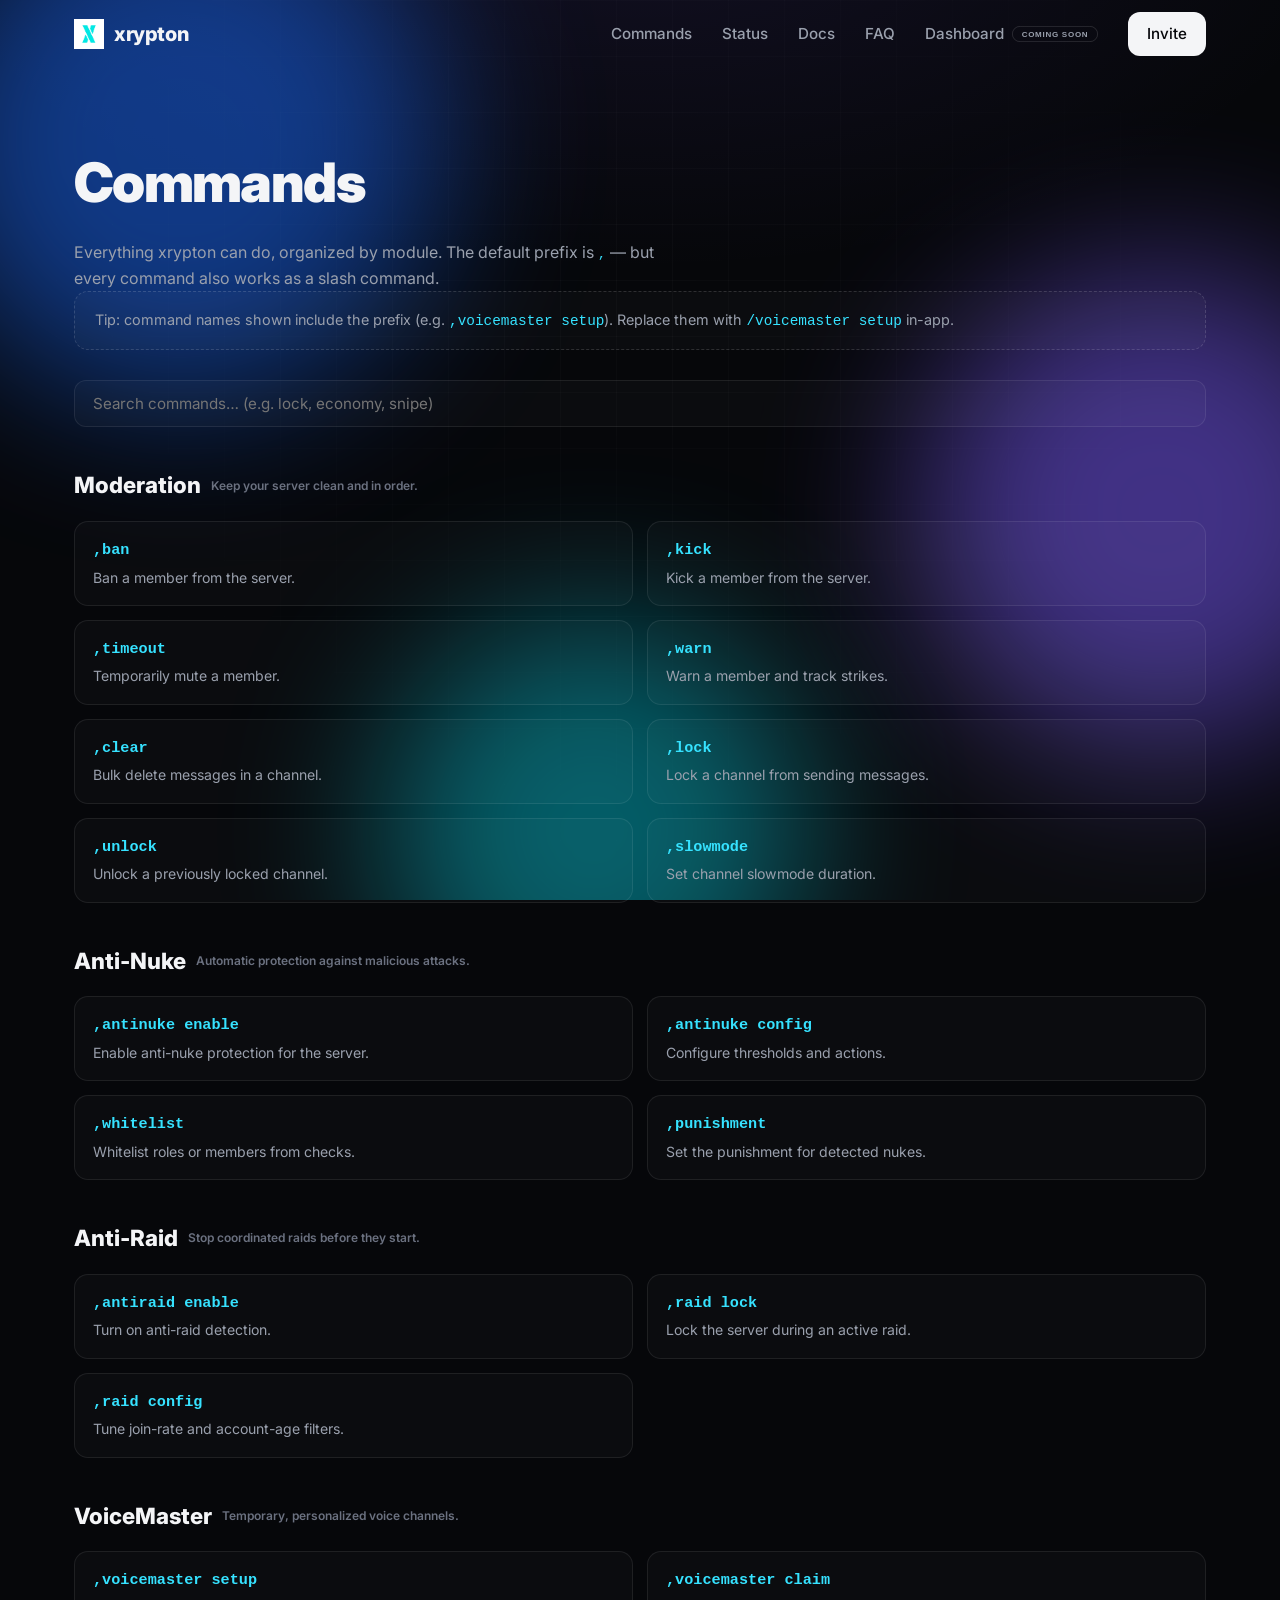
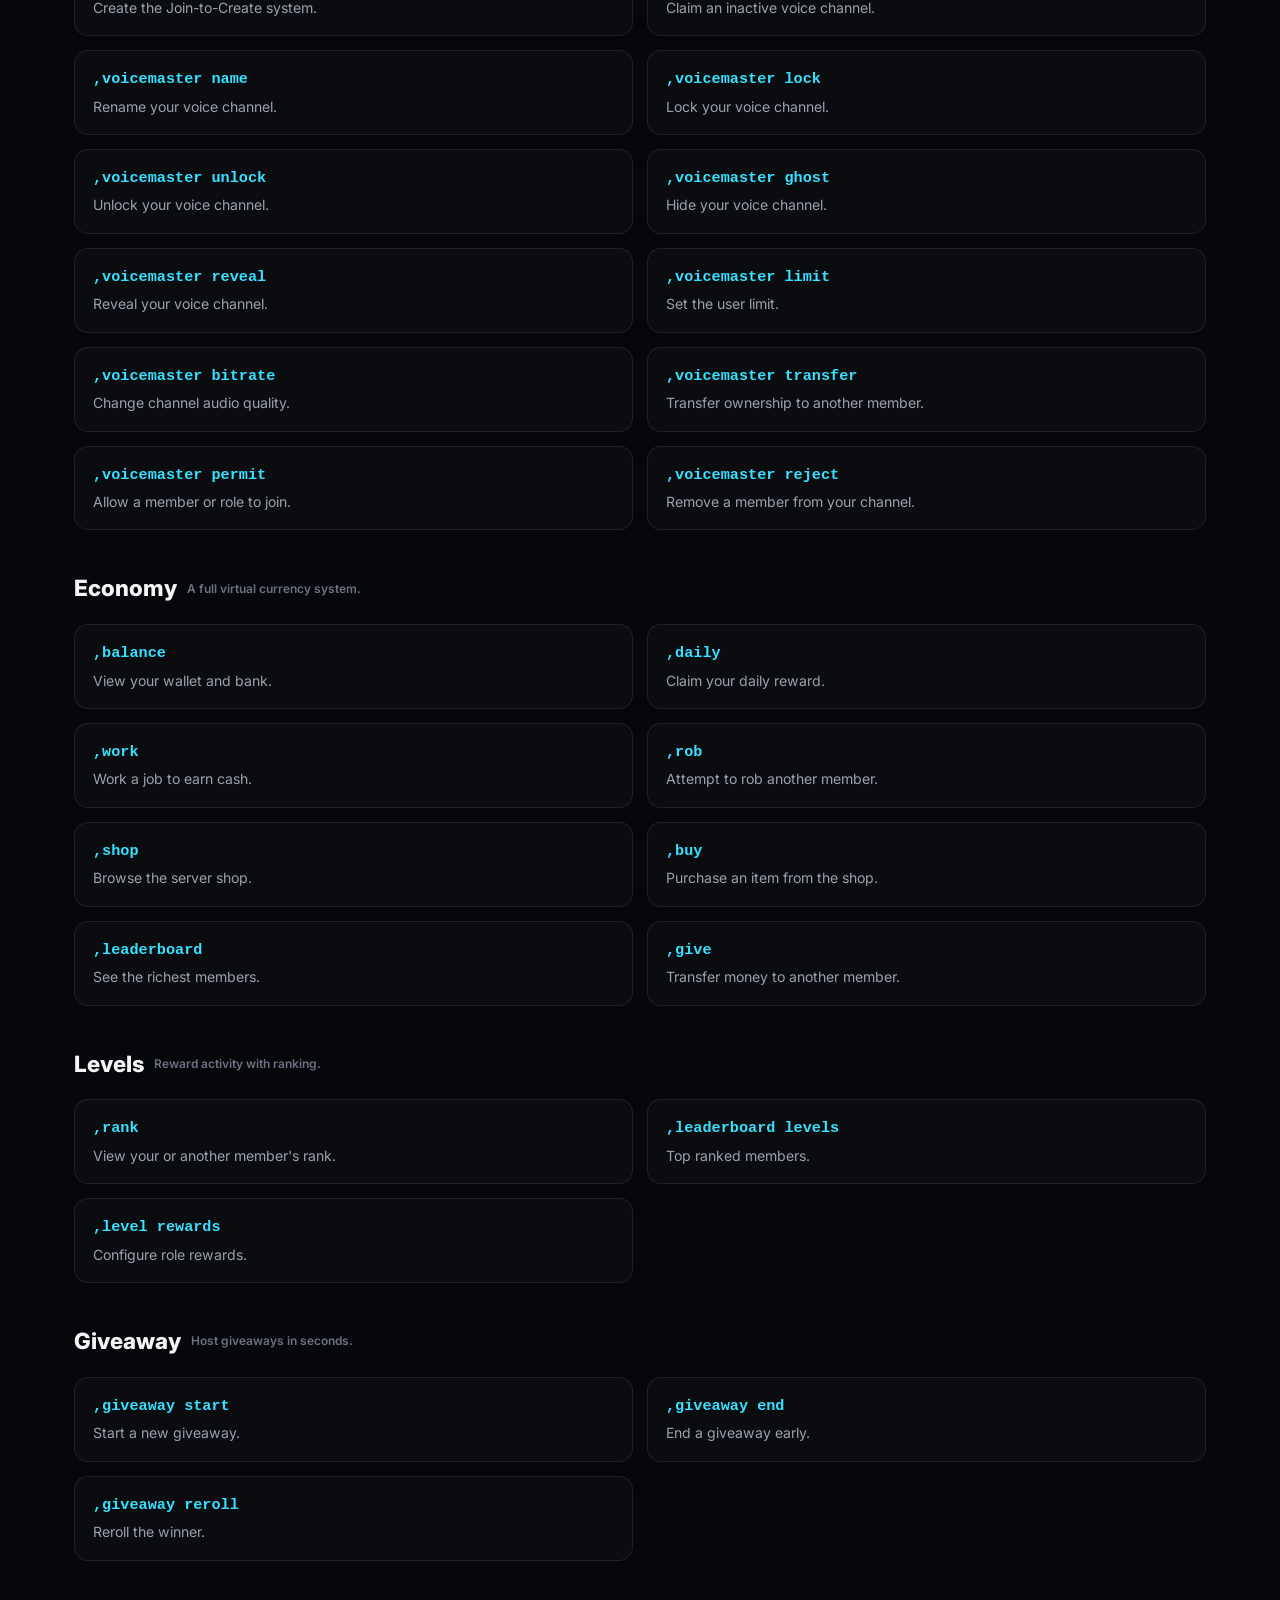
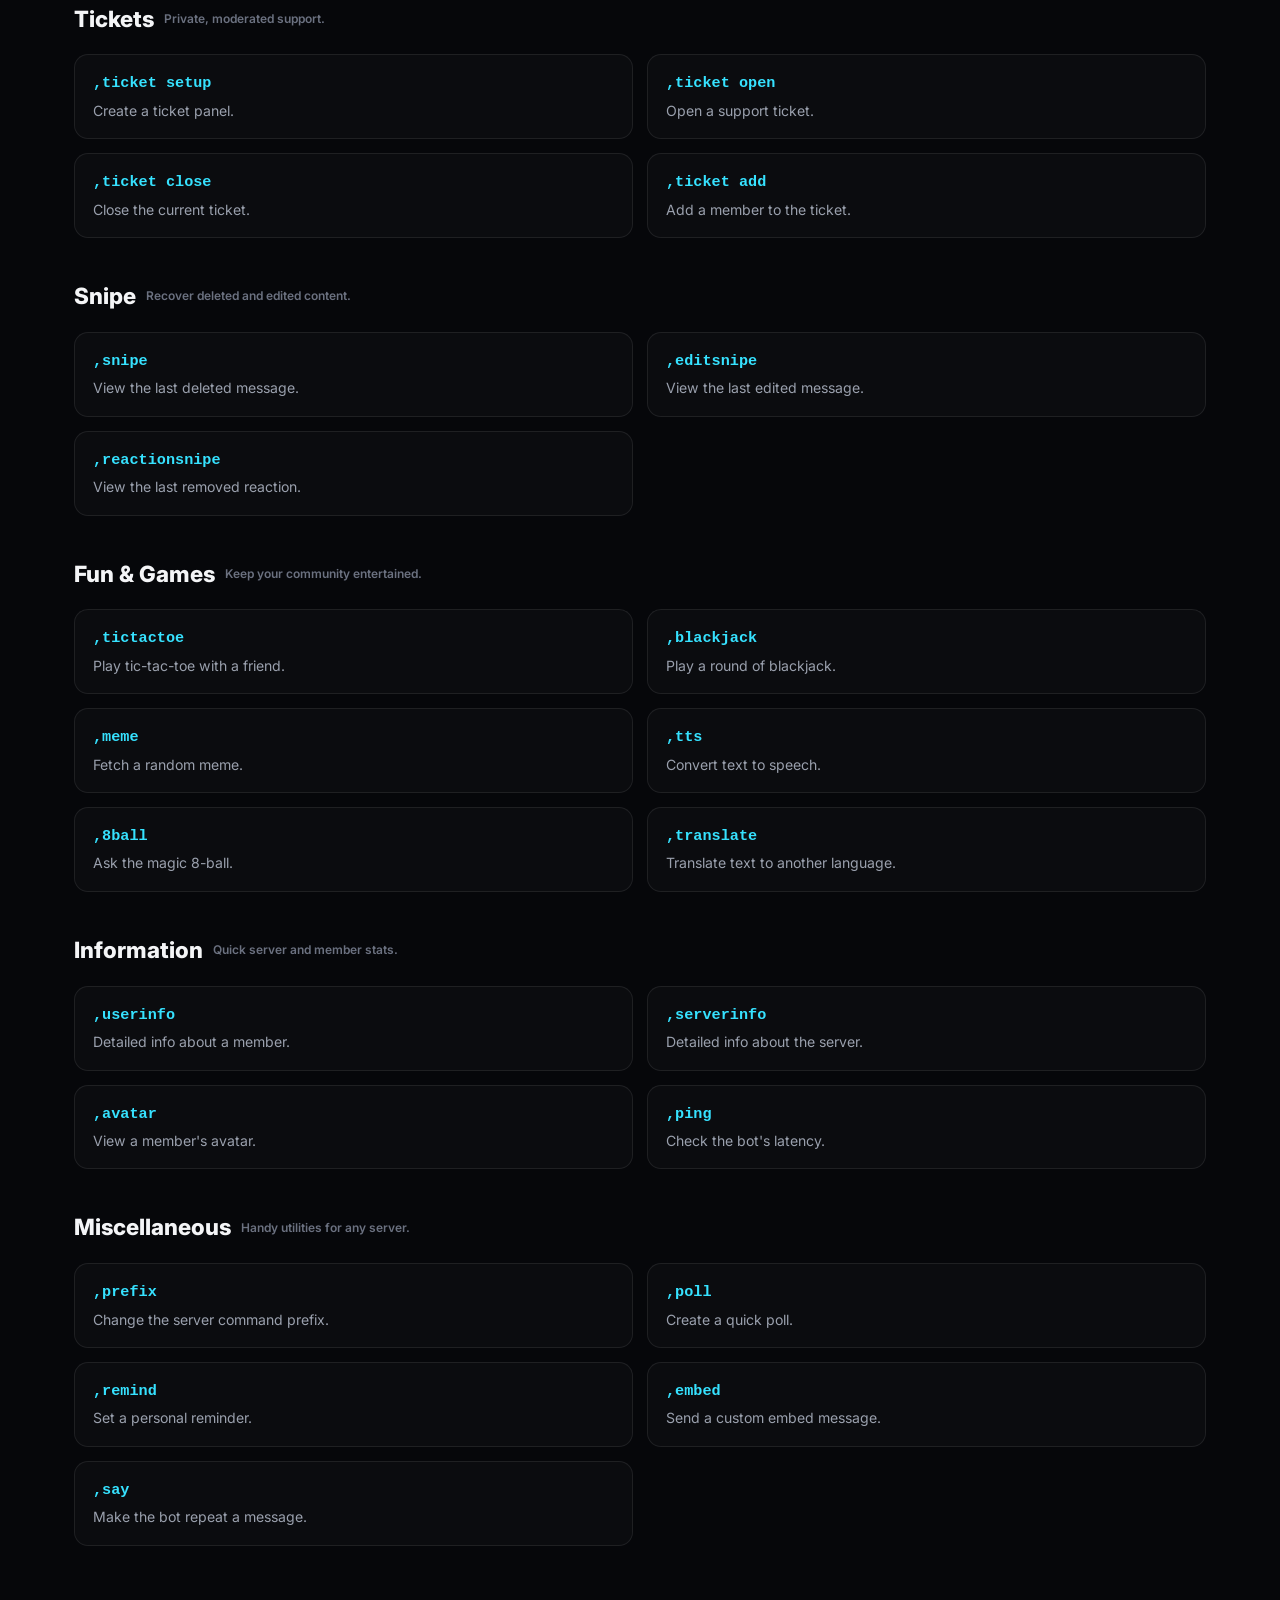
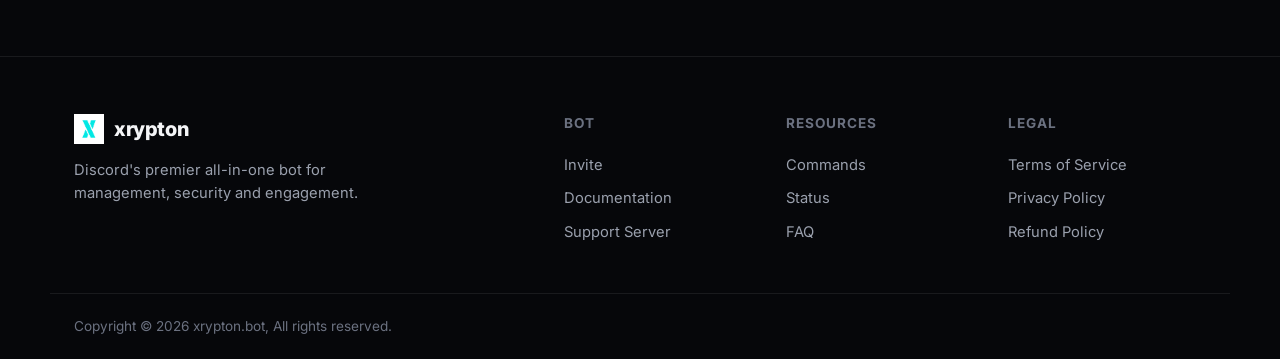
==== commands.html @ b63f6a54 "Add files via upload" ====
<!DOCTYPE html>
<html lang="en">
<head>
  <meta charset="UTF-8" />
  <meta name="viewport" content="width=device-width, initial-scale=1.0" />
  <title>Commands — xrypton</title>
  <meta name="description" content="Browse all xrypton commands across moderation, security, voicemaster, economy, levels and more." />
  <link rel="preconnect" href="https://fonts.googleapis.com" />
  <link rel="preconnect" href="https://fonts.gstatic.com" crossorigin />
  <link href="https://fonts.googleapis.com/css2?family=Inter:wght@400;500;600;700;800;900&display=swap" rel="stylesheet" />
  <link rel="stylesheet" href="assets/css/style.css" />
  <link rel="icon" href="assets/svg/logo.png" type="image/svg+xml" />
</head>
<body>
  <div class="ambient" aria-hidden="true">
    <span class="blob blob-1"></span>
    <span class="blob blob-2"></span>
    <span class="blob blob-3"></span>
    <div class="grid-overlay"></div>
  </div>

  <header class="nav" id="nav">
    <div class="container nav-inner">
      <a href="/" class="brand" aria-label="xrypton home">
        <img src="assets/svg/logo.png" alt="" class="brand-mark" />
        <span class="brand-name">xrypton</span>
      </a>
      <nav class="nav-links" id="navLinks">
        <a href="/commands">Commands</a>
        <a href="/status">Status</a>
        <a href="/docs">Docs</a>
        <a href="/faq">FAQ</a>
        <a href="/dashboard" class="nav-dashboard">
          Dashboard
          <img src="assets/svg/coming-soon.svg" alt="Coming Soon" class="badge-soon" />
        </a>
        <a href="https://discord.gg/xrypton" class="btn btn-invite nav-cta">Invite</a>
      </nav>
      <button class="nav-toggle" id="navToggle" aria-label="Toggle menu">
        <span></span><span></span><span></span>
      </button>
    </div>
  </header>

  <main>
    <section class="subhero">
      <div class="container">
        <h1>Commands</h1>
        <p>Everything xrypton can do, organized by module. The default prefix is <code style="color:var(--accent)">,</code> — but every command also works as a slash command.</p>

        <div class="notice">
          Tip: command names shown include the prefix (e.g. <code>,voicemaster setup</code>). Replace them with <code>/voicemaster setup</code> in-app.
        </div>

        <div class="search">
          <input id="cmdSearch" type="text" placeholder="Search commands… (e.g. lock, economy, snipe)" autocomplete="off" />
        </div>

        <div id="cmdMount"></div>
        <p class="no-results" id="noResults">No commands match your search.</p>
      </div>
    </section>
  </main>

  <footer class="footer">
    <div class="container footer-inner">
      <div class="footer-brand">
        <a href="/" class="brand">
          <img src="assets/svg/logo.png" alt="" class="brand-mark" />
          <span class="brand-name">xrypton</span>
        </a>
        <p>Discord's premier all-in-one bot for management, security and engagement.</p>
      </div>
      <div class="footer-cols">
        <div class="footer-col">
          <h5>Bot</h5>
          <a href="https://discord.com/oauth2/authorize?client_id=000000000000000000&permissions=8&scope=bot%20applications.commands">Invite</a>
          <a href="/docs">Documentation</a>
          <a href="https://discord.gg/xrypton">Support Server</a>
        </div>
        <div class="footer-col">
          <h5>Resources</h5>
          <a href="/commands">Commands</a>
          <a href="/status">Status</a>
          <a href="/faq">FAQ</a>
        </div>
        <div class="footer-col">
          <h5>Legal</h5>
          <a href="/terms">Terms of Service</a>
          <a href="/privacy">Privacy Policy</a>
          <a href="/refunds">Refund Policy</a>
        </div>
      </div>
    </div>
    <div class="container footer-bottom">
      <span>Copyright © 2026 xrypton.bot, All rights reserved.</span>
    </div>
  </footer>

  <script src="assets/js/main.js"></script>
</body>
</html>
---- assets/css/style.css ----
/* ============================================================
   xrypton — bleed.bot style
   ============================================================ */
:root {
  --bg: #06070a;
  --bg-2: #0a0c11;
  --surface: rgba(255, 255, 255, 0.025);
  --surface-2: rgba(255, 255, 255, 0.04);
  --border: rgba(255, 255, 255, 0.08);
  --border-strong: rgba(255, 255, 255, 0.14);
  --text: #f4f5f7;
  --muted: #9aa0ad;
  --muted-2: #6b7180;
  --accent: #36e2ff;
  --accent-2: #7c5cff;
  --accent-3: #ff5c8a;
  --radius: 18px;
  --radius-lg: 24px;
  --maxw: 1180px;
  --ease: cubic-bezier(0.22, 1, 0.36, 1);
}

* { box-sizing: border-box; margin: 0; padding: 0; }

html { scroll-behavior: smooth; }

body {
  font-family: "Inter", system-ui, -apple-system, "Segoe UI", Roboto, sans-serif;
  background: var(--bg);
  color: var(--text);
  line-height: 1.6;
  -webkit-font-smoothing: antialiased;
  overflow-x: hidden;
}

a { color: inherit; text-decoration: none; }
img, svg { display: block; }

.container {
  width: 100%;
  max-width: var(--maxw);
  margin: 0 auto;
  padding: 0 24px;
}

/* ---------- ambient background ---------- */
.ambient {
  position: fixed;
  inset: 0;
  z-index: -1;
  overflow: hidden;
  background:
    radial-gradient(1200px 600px at 50% -10%, rgba(124, 92, 255, 0.10), transparent 60%),
    var(--bg);
}
.blob {
  position: absolute;
  border-radius: 50%;
  filter: blur(80px);
  opacity: 0.5;
  animation: float 18s var(--ease) infinite alternate;
}
.blob-1 { width: 520px; height: 520px; background: #1b6bff; top: -120px; left: -80px; }
.blob-2 { width: 480px; height: 480px; background: #7c5cff; top: 30%; right: -120px; animation-delay: -6s; }
.blob-3 { width: 420px; height: 420px; background: #00b3c4; bottom: -140px; left: 30%; animation-delay: -11s; }
.grid-overlay {
  position: absolute;
  inset: 0;
  background-image:
    linear-gradient(rgba(255, 255, 255, 0.025) 1px, transparent 1px),
    linear-gradient(90deg, rgba(255, 255, 255, 0.025) 1px, transparent 1px);
  background-size: 56px 56px;
  mask-image: radial-gradient(circle at 50% 30%, black, transparent 75%);
}
@keyframes float {
  to { transform: translate3d(40px, -30px, 0) scale(1.05); }
}

/* ---------- nav ---------- */
.nav {
  position: sticky;
  top: 0;
  z-index: 100;
  transition: background 0.3s var(--ease), border-color 0.3s var(--ease), backdrop-filter 0.3s;
  border-bottom: 1px solid transparent;
}
.nav.scrolled {
  background: rgba(6, 7, 10, 0.72);
  backdrop-filter: blur(14px);
  border-bottom-color: var(--border);
}
.nav-inner {
  display: flex;
  align-items: center;
  justify-content: space-between;
  height: 68px;
}
.brand { display: flex; align-items: center; gap: 10px; font-weight: 800; }
.brand-mark { width: 30px; height: 30px; }
.brand-name { font-size: 1.25rem; letter-spacing: -0.02em; }

.nav-links { display: flex; align-items: center; gap: 30px; }
.nav-links > a {
  color: var(--muted);
  font-weight: 500;
  font-size: 0.95rem;
  transition: color 0.2s;
  position: relative;
}
.nav-links > a:hover { color: var(--text); }
.nav-dashboard { display: inline-flex; align-items: center; gap: 8px; }
.badge-soon { height: 16px; }
.nav-cta { color: #06070a !important; }

.nav-toggle {
  display: none;
  flex-direction: column;
  gap: 5px;
  background: none;
  border: 0;
  cursor: pointer;
  padding: 8px;
}
.nav-toggle span {
  width: 24px; height: 2px; background: var(--text); border-radius: 2px;
  transition: transform 0.3s, opacity 0.3s;
}

/* ---------- buttons ---------- */
.btn {
  display: inline-flex;
  align-items: center;
  justify-content: center;
  gap: 8px;
  font-weight: 600;
  font-size: 0.95rem;
  padding: 11px 20px;
  border-radius: 12px;
  border: 1px solid var(--border);
  transition: transform 0.2s var(--ease), box-shadow 0.3s, background 0.3s, border-color 0.3s, color 0.2s;
  cursor: pointer;
  white-space: nowrap;
}
.btn:hover { transform: translateY(-2px); }
.btn-primary {
  background: linear-gradient(135deg, var(--accent), var(--accent-2));
  color: #050608;
  border-color: transparent;
  box-shadow: 0 8px 30px -10px rgba(54, 226, 255, 0.6);
}
.btn-primary:hover { box-shadow: 0 14px 40px -10px rgba(124, 92, 255, 0.7); }
.btn-ghost { background: var(--surface); color: var(--text); }
.btn-ghost:hover { background: var(--surface-2); border-color: var(--border-strong); }
.btn-invite {
  background: var(--text);
  color: #06070a;
  border-color: transparent;
  padding: 9px 18px;
}
.btn-invite:hover { box-shadow: 0 10px 30px -12px rgba(255, 255, 255, 0.5); }
.btn-lg { padding: 15px 30px; font-size: 1.05rem; }

/* ---------- hero ---------- */
.hero { padding: 90px 0 60px; position: relative; }
.hero-inner { max-width: 880px; }
.pill {
  display: inline-flex;
  align-items: center;
  gap: 8px;
  padding: 7px 14px;
  border: 1px solid var(--border);
  background: var(--surface);
  border-radius: 999px;
  font-size: 0.85rem;
  color: var(--muted);
  margin-bottom: 28px;
  transition: border-color 0.2s, color 0.2s;
}
.pill:hover { color: var(--text); border-color: var(--border-strong); }
.pill-dot {
  width: 7px; height: 7px; border-radius: 50%;
  background: var(--accent);
  box-shadow: 0 0 10px var(--accent);
}
.hero-title {
  font-size: clamp(2.6rem, 6vw, 4.6rem);
  line-height: 1.04;
  font-weight: 900;
  letter-spacing: -0.03em;
  margin-bottom: 24px;
}
.grad {
  background: linear-gradient(120deg, var(--accent) 0%, var(--accent-2) 55%, var(--accent-3) 100%);
  -webkit-background-clip: text;
  background-clip: text;
  -webkit-text-fill-color: transparent;
}
.hero-sub {
  font-size: clamp(1.05rem, 2vw, 1.25rem);
  color: var(--muted);
  max-width: 640px;
  margin-bottom: 36px;
}
.hero-actions { display: flex; gap: 14px; flex-wrap: wrap; margin-bottom: 54px; }
.hero-meta { display: flex; gap: 48px; flex-wrap: wrap; }
.hero-stat { display: flex; flex-direction: column; }
.hero-stat strong { font-size: 1.7rem; font-weight: 800; letter-spacing: -0.02em; }
.hero-stat span { color: var(--muted-2); font-size: 0.9rem; }

/* ---------- marquee ---------- */
.marquee { padding: 30px 0 70px; }
.marquee-head { text-align: center; margin-bottom: 28px; }
.marquee-head p { color: var(--muted-2); font-size: 0.9rem; letter-spacing: 0.08em; text-transform: uppercase; }
.marquee-track {
  display: flex;
  gap: 18px;
  width: max-content;
  animation: scroll-x 40s linear infinite;
  mask-image: linear-gradient(90deg, transparent, black 8%, black 92%, transparent);
}
.marquee:hover .marquee-track { animation-play-state: paused; }
.marquee-group { display: flex; gap: 18px; }
.chip {
  display: flex;
  align-items: center;
  gap: 12px;
  padding: 12px 18px;
  border: 1px solid var(--border);
  background: var(--surface);
  border-radius: 14px;
  min-width: 230px;
}
.chip .ic {
  width: 38px; height: 38px; border-radius: 10px;
  display: grid; place-items: center;
  font-weight: 800; font-size: 0.95rem; color: #06070a;
  flex-shrink: 0;
}
.chip .ic.ic-img { padding: 0; object-fit: cover; background: var(--surface); }
.chip .meta { display: flex; flex-direction: column; line-height: 1.2; }
.chip .meta b { font-size: 0.92rem; font-weight: 600; }
.chip .meta span { font-size: 0.78rem; color: var(--muted-2); }
@keyframes scroll-x {
  to { transform: translateX(-50%); }
}

/* ---------- sections ---------- */
.section { padding: 70px 0; }
.section-head { max-width: 720px; margin-bottom: 44px; }
.eyebrow {
  display: inline-block;
  color: var(--accent);
  font-weight: 600;
  font-size: 0.85rem;
  letter-spacing: 0.12em;
  text-transform: uppercase;
  margin-bottom: 14px;
}
.section-head h2 {
  font-size: clamp(1.9rem, 4vw, 2.8rem);
  font-weight: 800;
  letter-spacing: -0.02em;
  line-height: 1.1;
  margin-bottom: 14px;
}
.section-head p { color: var(--muted); font-size: 1.05rem; }

/* ---------- bento ---------- */
.bento {
  display: grid;
  gap: 16px;
  grid-template-columns: repeat(4, 1fr);
  grid-auto-rows: 200px;
}
.card {
  position: relative;
  grid-column: span 1;
  grid-row: span 1;
  border: 1px solid var(--border);
  background: var(--surface);
  border-radius: var(--radius);
  padding: 22px;
  overflow: hidden;
  transition: transform 0.3s var(--ease), border-color 0.3s, background 0.3s;
  display: flex;
  flex-direction: column;
}
.card:hover { transform: translateY(-4px); border-color: var(--border-strong); background: var(--surface-2); }
.card-wide { grid-column: span 2; }
.card-tall { grid-row: span 2; }

.card-icon {
  font-size: 1.6rem;
  width: 48px; height: 48px;
  display: grid; place-items: center;
  border-radius: 12px;
  background: rgba(255, 255, 255, 0.05);
  border: 1px solid var(--border);
  margin-bottom: 16px;
}
.card h3 { font-size: 1.15rem; font-weight: 700; margin-bottom: 8px; letter-spacing: -0.01em; }
.card p { color: var(--muted); font-size: 0.95rem; }

.card-cta {
  align-items: center;
  justify-content: center;
  flex-direction: row;
  gap: 10px;
  color: var(--text);
  font-weight: 600;
  background: linear-gradient(135deg, rgba(54,226,255,0.10), rgba(124,92,255,0.10));
  border-color: var(--border-strong);
}
.card-cta svg { color: var(--accent); transition: transform 0.3s; }
.card-cta:hover svg { transform: translateX(4px); }

.glow-cyan::after, .glow-violet::after {
  content: "";
  position: absolute;
  inset: -1px;
  border-radius: inherit;
  padding: 1px;
  background: linear-gradient(135deg, var(--accent), transparent 40%);
  -webkit-mask: linear-gradient(#000 0 0) content-box, linear-gradient(#000 0 0);
  -webkit-mask-composite: xor;
  mask-composite: exclude;
  opacity: 0.5;
  pointer-events: none;
}
.glow-violet::after { background: linear-gradient(135deg, var(--accent-2), transparent 45%); }

/* card art (pure CSS panels) */
.card-art {
  position: absolute;
  right: -30px; bottom: -30px;
  width: 170px; height: 130px;
  border-radius: 16px;
  opacity: 0.85;
  filter: blur(0.3px);
  pointer-events: none;
}
.art-nuke {
  background:
    radial-gradient(circle at 30% 30%, rgba(54,226,255,0.6), transparent 55%),
    radial-gradient(circle at 70% 70%, rgba(124,92,255,0.6), transparent 55%),
    rgba(255,255,255,0.03);
  border: 1px solid var(--border);
  transform: rotate(-8deg);
}
.art-perms {
  background:
    repeating-linear-gradient(45deg, rgba(124,92,255,0.25) 0 10px, transparent 10px 20px),
    rgba(255,255,255,0.03);
  border: 1px solid var(--border);
}
.art-voice {
  background:
    radial-gradient(circle at 50% 0%, rgba(124,92,255,0.7), transparent 60%),
    rgba(255,255,255,0.03);
  border: 1px solid var(--border);
  width: 200px; height: 220px;
  right: -20px; bottom: -20px;
  border-radius: 20px;
}
.art-controls {
  background:
    linear-gradient(135deg, rgba(54,226,255,0.4), rgba(255,92,138,0.4)),
    rgba(255,255,255,0.03);
  border: 1px solid var(--border);
}
.art-snipe {
  background:
    radial-gradient(circle at 20% 80%, rgba(255,92,138,0.6), transparent 55%),
    radial-gradient(circle at 80% 20%, rgba(54,226,255,0.5), transparent 55%),
    rgba(255,255,255,0.03);
  border: 1px solid var(--border);
}

/* ---------- feature grid ---------- */
.feature-grid {
  display: grid;
  grid-template-columns: repeat(4, 1fr);
  gap: 16px;
}
.feature {
  border: 1px solid var(--border);
  background: var(--surface);
  border-radius: var(--radius);
  padding: 22px;
  transition: transform 0.3s var(--ease), border-color 0.3s, background 0.3s;
}
.feature:hover { transform: translateY(-4px); border-color: var(--border-strong); background: var(--surface-2); }
.feature-ic {
  font-size: 1.5rem;
  display: inline-grid;
  place-items: center;
  width: 46px; height: 46px;
  border-radius: 12px;
  background: rgba(255,255,255,0.05);
  border: 1px solid var(--border);
  margin-bottom: 14px;
}
.feature h4 { font-size: 1.05rem; font-weight: 700; margin-bottom: 6px; }
.feature p { color: var(--muted); font-size: 0.9rem; }

.center { display: flex; justify-content: center; margin-top: 36px; }

/* ---------- testimonials ---------- */
.testimonials {
  display: grid;
  grid-template-columns: repeat(3, 1fr);
  gap: 18px;
}
.quote {
  border: 1px solid var(--border);
  background: var(--surface);
  border-radius: var(--radius);
  padding: 26px;
  display: flex;
  flex-direction: column;
  justify-content: space-between;
  gap: 22px;
}
.quote blockquote { font-size: 1.02rem; color: var(--text); line-height: 1.55; }
.quote figcaption { display: flex; align-items: center; gap: 12px; }
.avatar {
  width: 42px; height: 42px; border-radius: 50%;
  display: grid; place-items: center;
  font-weight: 800; color: #06070a;
  background: var(--c, var(--accent));
  flex-shrink: 0;
}
.quote figcaption div { display: flex; flex-direction: column; line-height: 1.25; }
.quote figcaption strong { font-size: 0.95rem; }
.quote figcaption span { font-size: 0.82rem; color: var(--muted-2); }

/* ---------- cta ---------- */
.cta {
  position: relative;
  text-align: center;
  border: 1px solid var(--border);
  border-radius: var(--radius-lg);
  padding: 70px 30px;
  background:
    radial-gradient(600px 300px at 50% 0%, rgba(124,92,255,0.18), transparent 70%),
    var(--surface);
  overflow: hidden;
}
.cta-glow {
  position: absolute;
  top: -50%; left: 50%; transform: translateX(-50%);
  width: 600px; height: 600px;
  background: radial-gradient(circle, rgba(54,226,255,0.18), transparent 60%);
  filter: blur(40px);
  pointer-events: none;
}
.cta h2 { font-size: clamp(1.8rem, 4vw, 2.6rem); font-weight: 800; letter-spacing: -0.02em; margin-bottom: 10px; }
.cta p { color: var(--muted); margin-bottom: 28px; }

/* ---------- footer ---------- */
.footer { border-top: 1px solid var(--border); margin-top: 40px; padding-top: 56px; }
.footer-inner {
  display: grid;
  grid-template-columns: 1.4fr 2fr;
  gap: 40px;
  padding-bottom: 44px;
}
.footer-brand p { color: var(--muted); margin-top: 14px; max-width: 320px; font-size: 0.92rem; }
.footer-cols { display: grid; grid-template-columns: repeat(3, 1fr); gap: 24px; }
.footer-col h5 { font-size: 0.85rem; text-transform: uppercase; letter-spacing: 0.08em; color: var(--muted-2); margin-bottom: 14px; }
.footer-col a { display: block; color: var(--muted); font-size: 0.92rem; padding: 5px 0; transition: color 0.2s; }
.footer-col a:hover { color: var(--text); }
.footer-bottom {
  border-top: 1px solid var(--border);
  padding: 22px 24px;
  color: var(--muted-2);
  font-size: 0.85rem;
}

/* ---------- reveal ---------- */
.reveal { opacity: 0; transform: translateY(24px); transition: opacity 0.7s var(--ease), transform 0.7s var(--ease); }
.reveal.in { opacity: 1; transform: none; }

/* ---------- subpages ---------- */
.subhero { padding: 70px 0 30px; }
.subhero h1 { font-size: clamp(2.2rem, 5vw, 3.4rem); font-weight: 900; letter-spacing: -0.03em; margin-bottom: 14px; }
.subhero p { color: var(--muted); max-width: 620px; }
.search {
  margin: 30px 0 40px;
  display: flex;
  gap: 10px;
}
.search input {
  flex: 1;
  background: var(--surface);
  border: 1px solid var(--border);
  border-radius: 12px;
  padding: 13px 18px;
  color: var(--text);
  font-size: 0.95rem;
  font-family: inherit;
  outline: none;
  transition: border-color 0.2s;
}
.search input:focus { border-color: var(--accent); }
.cmd-group { margin-bottom: 40px; }
.cmd-group h3 { font-size: 1.4rem; font-weight: 800; margin-bottom: 18px; display: flex; align-items: center; gap: 10px; }
.cmd-group h3 .tag { font-size: 0.75rem; color: var(--muted-2); font-weight: 600; }
.cmd-list { display: grid; grid-template-columns: repeat(2, 1fr); gap: 14px; }
.cmd {
  border: 1px solid var(--border);
  background: var(--surface);
  border-radius: 14px;
  padding: 16px 18px;
  transition: border-color 0.2s, transform 0.2s var(--ease);
}
.cmd:hover { border-color: var(--border-strong); transform: translateY(-2px); }
.cmd .name { font-family: ui-monospace, "SFMono-Regular", Menlo, monospace; font-size: 0.95rem; color: var(--accent); font-weight: 600; }
.cmd .desc { color: var(--muted); font-size: 0.88rem; margin-top: 4px; }
.no-results { color: var(--muted); padding: 30px 0; display: none; }

.notice {
  border: 1px dashed var(--border-strong);
  background: var(--surface);
  border-radius: 14px;
  padding: 16px 20px;
  color: var(--muted);
  font-size: 0.9rem;
  margin-bottom: 30px;
}
.notice code { color: var(--accent); font-family: ui-monospace, monospace; }

/* ---------- responsive ---------- */
@media (max-width: 980px) {
  .bento, .feature-grid { grid-template-columns: repeat(2, 1fr); }
  .card-wide, .card-tall { grid-column: span 2; grid-row: span 1; }
  .card-tall { grid-row: span 2; }
  .testimonials { grid-template-columns: 1fr; }
  .footer-inner { grid-template-columns: 1fr; }
}
@media (max-width: 720px) {
  .nav-links {
    position: fixed;
    inset: 68px 0 auto 0;
    flex-direction: column;
    align-items: flex-start;
    gap: 4px;
    padding: 20px 24px 28px;
    background: rgba(6, 7, 10, 0.96);
    backdrop-filter: blur(14px);
    border-bottom: 1px solid var(--border);
    transform: translateY(-120%);
    transition: transform 0.35s var(--ease);
  }
  .nav-links.open { transform: translateY(0); }
  .nav-links > a { width: 100%; padding: 10px 0; }
  .nav-cta { margin-top: 8px; }
  .nav-toggle { display: flex; }
  .bento, .feature-grid, .cmd-list { grid-template-columns: 1fr; }
  .card-wide, .card-tall { grid-column: span 1; grid-row: span 1; }
  .hero-meta { gap: 28px; }
}
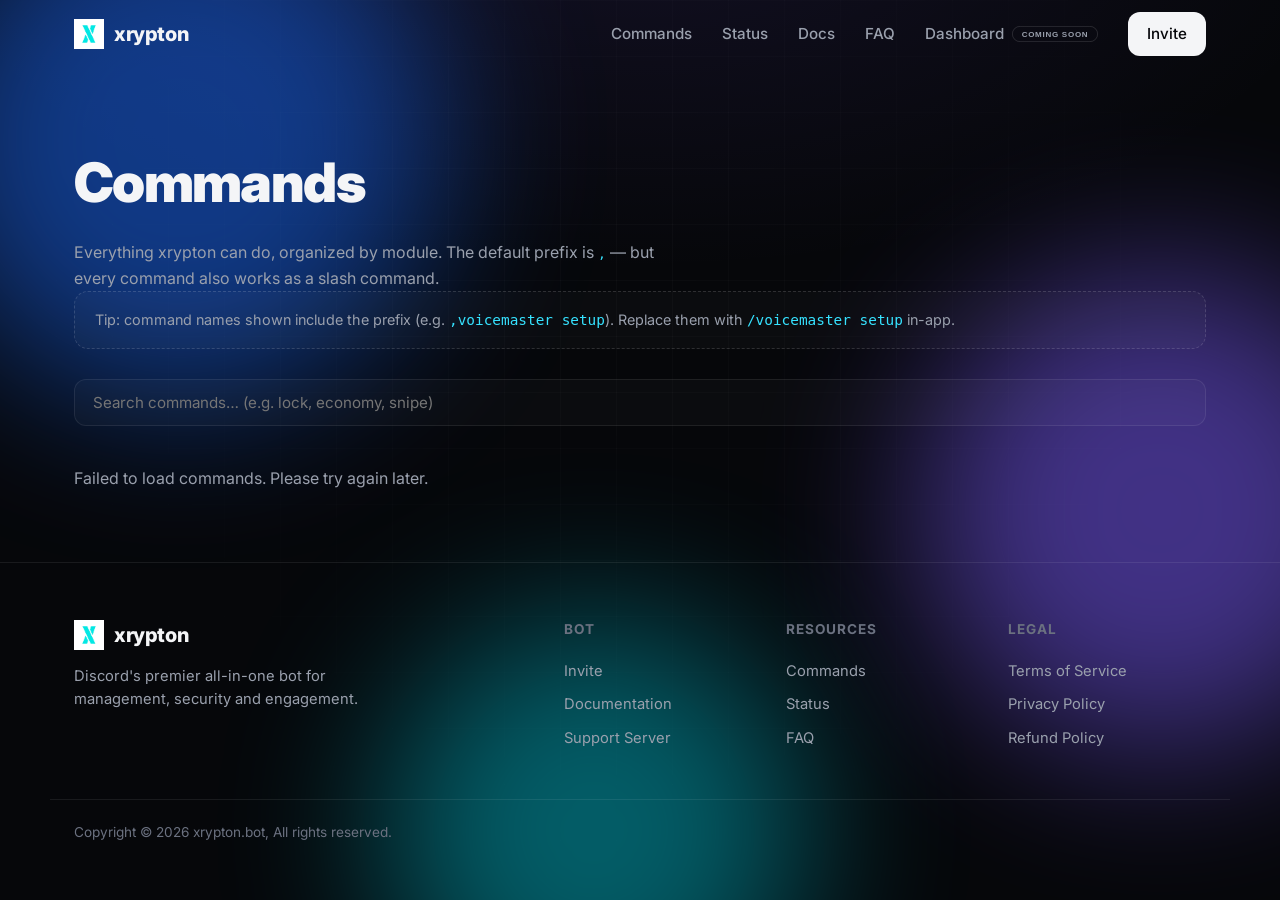
==== commit 1652e376: "add /commands endpoint" ====
--- a/commands.html
+++ b/commands.html
@@ -98,5 +98,21 @@
   </footer>
 
   <script src="assets/js/main.js"></script>
+
+  <div id="cmdModal" class="modal-overlay" style="display:none">
+    <div class="modal" role="dialog" aria-modal="true">
+      <div class="modal-head">
+        <h3 id="modalTitle">Command</h3>
+        <button class="modal-close" id="modalClose" aria-label="Close">&times;</button>
+      </div>
+      <div class="modal-body">
+        <p id="modalDesc" class="modal-desc"></p>
+        <div class="modal-section">
+          <h4>Arguments</h4>
+          <div id="modalArgs" class="modal-args"></div>
+        </div>
+      </div>
+    </div>
+  </div>
 </body>
 </html>
--- a/assets/css/style.css
+++ b/assets/css/style.css
@@ -560,3 +560,109 @@
   .card-wide, .card-tall { grid-column: span 1; grid-row: span 1; }
   .hero-meta { gap: 28px; }
 }
+
+/* ---------- modal ---------- */
+.modal-overlay {
+  position: fixed;
+  inset: 0;
+  z-index: 200;
+  display: flex;
+  align-items: center;
+  justify-content: center;
+  background: rgba(6, 7, 10, 0.72);
+  backdrop-filter: blur(10px);
+  padding: 24px;
+}
+.modal {
+  width: 100%;
+  max-width: 520px;
+  max-height: 90vh;
+  overflow-y: auto;
+  background: var(--bg-2);
+  border: 1px solid var(--border-strong);
+  border-radius: var(--radius-lg);
+  padding: 24px;
+  box-shadow: 0 30px 80px -20px rgba(0, 0, 0, 0.6);
+}
+.modal-head {
+  display: flex;
+  align-items: center;
+  justify-content: space-between;
+  margin-bottom: 16px;
+}
+.modal-head h3 {
+  font-size: 1.3rem;
+  font-weight: 800;
+  letter-spacing: -0.01em;
+}
+.modal-close {
+  background: none;
+  border: 0;
+  color: var(--muted);
+  font-size: 1.8rem;
+  line-height: 1;
+  cursor: pointer;
+  padding: 4px 8px;
+  transition: color 0.2s;
+}
+.modal-close:hover { color: var(--text); }
+.modal-desc {
+  color: var(--muted);
+  font-size: 0.95rem;
+  margin-bottom: 20px;
+}
+.modal-section h4 {
+  font-size: 0.85rem;
+  text-transform: uppercase;
+  letter-spacing: 0.08em;
+  color: var(--muted-2);
+  margin-bottom: 12px;
+}
+.modal-args { display: flex; flex-direction: column; gap: 10px; }
+.arg-table {
+  border: 1px solid var(--border);
+  border-radius: 14px;
+  overflow: hidden;
+}
+.arg-row {
+  display: grid;
+  grid-template-columns: 1fr auto auto;
+  gap: 12px;
+  align-items: center;
+  padding: 12px 14px;
+  border-bottom: 1px solid var(--border);
+  font-size: 0.9rem;
+}
+.arg-row:last-child { border-bottom: 0; }
+.arg-name {
+  font-family: ui-monospace, "SFMono-Regular", Menlo, monospace;
+  color: var(--accent);
+  font-weight: 600;
+}
+.arg-type {
+  color: var(--muted-2);
+  font-size: 0.82rem;
+}
+.arg-req {
+  font-size: 0.75rem;
+  font-weight: 700;
+  text-transform: uppercase;
+  letter-spacing: 0.06em;
+  padding: 4px 10px;
+  border-radius: 999px;
+  border: 1px solid var(--border);
+}
+.req-yes {
+  color: var(--accent-3);
+  border-color: rgba(255, 92, 138, 0.3);
+  background: rgba(255, 92, 138, 0.08);
+}
+.req-no {
+  color: var(--muted-2);
+  border-color: var(--border);
+  background: var(--surface);
+}
+.no-args {
+  color: var(--muted-2);
+  font-size: 0.9rem;
+}
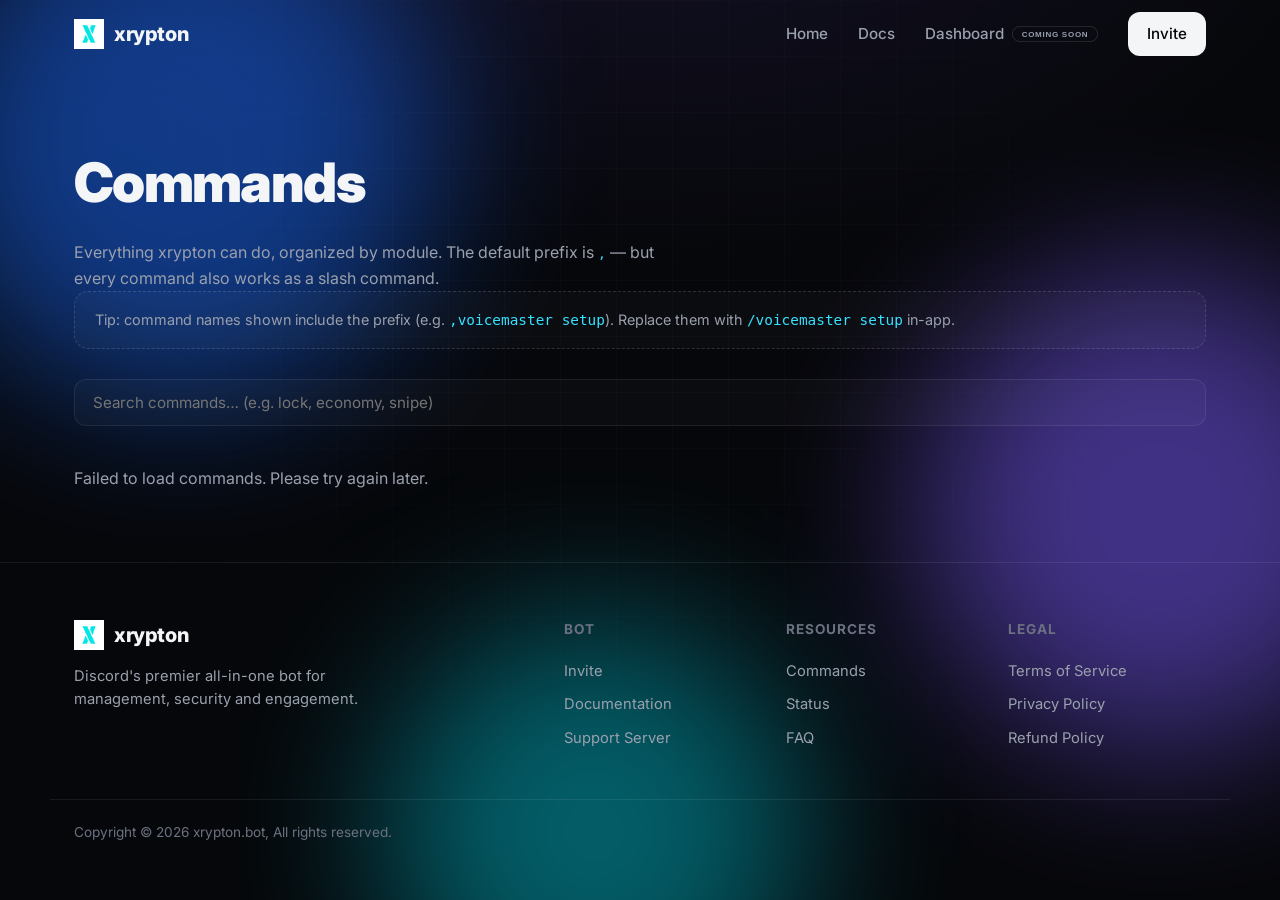
==== commit 4581d834: "fix navbar and added docs page" ====
--- a/commands.html
+++ b/commands.html
@@ -19,6 +19,7 @@
     <div class="grid-overlay"></div>
   </div>
 
+  <!-- NAV -->
   <header class="nav" id="nav">
     <div class="container nav-inner">
       <a href="/" class="brand" aria-label="xrypton home">
@@ -26,11 +27,9 @@
         <span class="brand-name">xrypton</span>
       </a>
       <nav class="nav-links" id="navLinks">
-        <a href="/commands">Commands</a>
-        <a href="/status">Status</a>
-        <a href="/docs">Docs</a>
-        <a href="/faq">FAQ</a>
-        <a href="/dashboard" class="nav-dashboard">
+        <a href="/">Home</a>
+        <a href="/docs.html">Docs</a>
+        <a href="/" class="nav-dashboard">
           Dashboard
           <img src="assets/svg/coming-soon.svg" alt="Coming Soon" class="badge-soon" />
         </a>
--- a/assets/css/style.css
+++ b/assets/css/style.css
@@ -666,3 +666,143 @@
   color: var(--muted-2);
   font-size: 0.9rem;
 }
+
+/* ---------- docs ---------- */
+.docs { padding: 70px 0 40px; }
+.docs-layout {
+  display: grid;
+  grid-template-columns: 260px 1fr;
+  gap: 48px;
+  align-items: start;
+}
+.docs-sidebar {
+  position: sticky;
+  top: 92px;
+}
+.docs-toc {
+  border: 1px solid var(--border);
+  background: var(--surface);
+  border-radius: var(--radius);
+  padding: 22px;
+}
+.docs-toc h4 {
+  font-size: 0.8rem;
+  text-transform: uppercase;
+  letter-spacing: 0.1em;
+  color: var(--muted-2);
+  margin-bottom: 14px;
+  font-weight: 700;
+}
+.docs-toc ul {
+  list-style: none;
+  display: flex;
+  flex-direction: column;
+  gap: 6px;
+}
+.docs-toc li a {
+  display: block;
+  color: var(--muted);
+  font-size: 0.9rem;
+  padding: 6px 10px;
+  border-radius: 8px;
+  transition: background 0.2s, color 0.2s;
+  font-weight: 500;
+}
+.docs-toc li a:hover { color: var(--text); background: var(--surface-2); }
+.docs-toc li a.active { color: var(--accent); background: rgba(54,226,255,0.08); }
+.docs-toc .toc-group { margin-bottom: 18px; }
+.docs-toc .toc-group:last-child { margin-bottom: 0; }
+.docs-toc .toc-label {
+  font-size: 0.75rem;
+  text-transform: uppercase;
+  letter-spacing: 0.08em;
+  color: var(--muted-2);
+  margin-bottom: 8px;
+  padding: 0 10px;
+  font-weight: 600;
+}
+.docs-content { min-width: 0; }
+.doc-section {
+  border: 1px solid var(--border);
+  background: var(--surface);
+  border-radius: var(--radius-lg);
+  padding: 32px;
+  margin-bottom: 32px;
+  scroll-margin-top: 92px;
+}
+.doc-section h2 {
+  font-size: 1.8rem;
+  font-weight: 800;
+  letter-spacing: -0.02em;
+  margin-bottom: 8px;
+}
+.doc-section h3 {
+  font-size: 1.15rem;
+  font-weight: 700;
+  margin: 28px 0 10px;
+  letter-spacing: -0.01em;
+}
+.doc-section p {
+  color: var(--muted);
+  margin-bottom: 14px;
+  line-height: 1.7;
+}
+.doc-section p:last-child { margin-bottom: 0; }
+.doc-img {
+  width: 100%;
+  border-radius: var(--radius);
+  border: 1px solid var(--border);
+  margin: 18px 0;
+  background: var(--bg-2);
+}
+.doc-cmd {
+  display: inline-block;
+  background: var(--surface-2);
+  border: 1px solid var(--border);
+  border-radius: 8px;
+  padding: 4px 10px;
+  font-family: ui-monospace, "SFMono-Regular", Menlo, monospace;
+  font-size: 0.9rem;
+  color: var(--accent);
+  font-weight: 600;
+}
+.doc-notice {
+  border: 1px dashed var(--border-strong);
+  background: var(--surface);
+  border-radius: 14px;
+  padding: 16px 20px;
+  color: var(--muted);
+  font-size: 0.9rem;
+  margin: 18px 0;
+}
+.doc-notice code {
+  color: var(--accent);
+  font-family: ui-monospace, monospace;
+}
+.doc-step {
+  display: flex;
+  gap: 14px;
+  margin: 16px 0;
+}
+.doc-step-num {
+  width: 32px;
+  height: 32px;
+  border-radius: 50%;
+  background: linear-gradient(135deg, var(--accent), var(--accent-2));
+  color: #06070a;
+  font-weight: 800;
+  font-size: 0.85rem;
+  display: grid;
+  place-items: center;
+  flex-shrink: 0;
+  margin-top: 2px;
+}
+.doc-step-body { flex: 1; }
+.doc-step-body p { margin-bottom: 8px; }
+.doc-step-body p:last-child { margin-bottom: 0; }
+
+@media (max-width: 720px) {
+  .docs-layout { grid-template-columns: 1fr; gap: 24px; }
+  .docs-sidebar { position: static; }
+  .doc-section { padding: 22px; }
+}
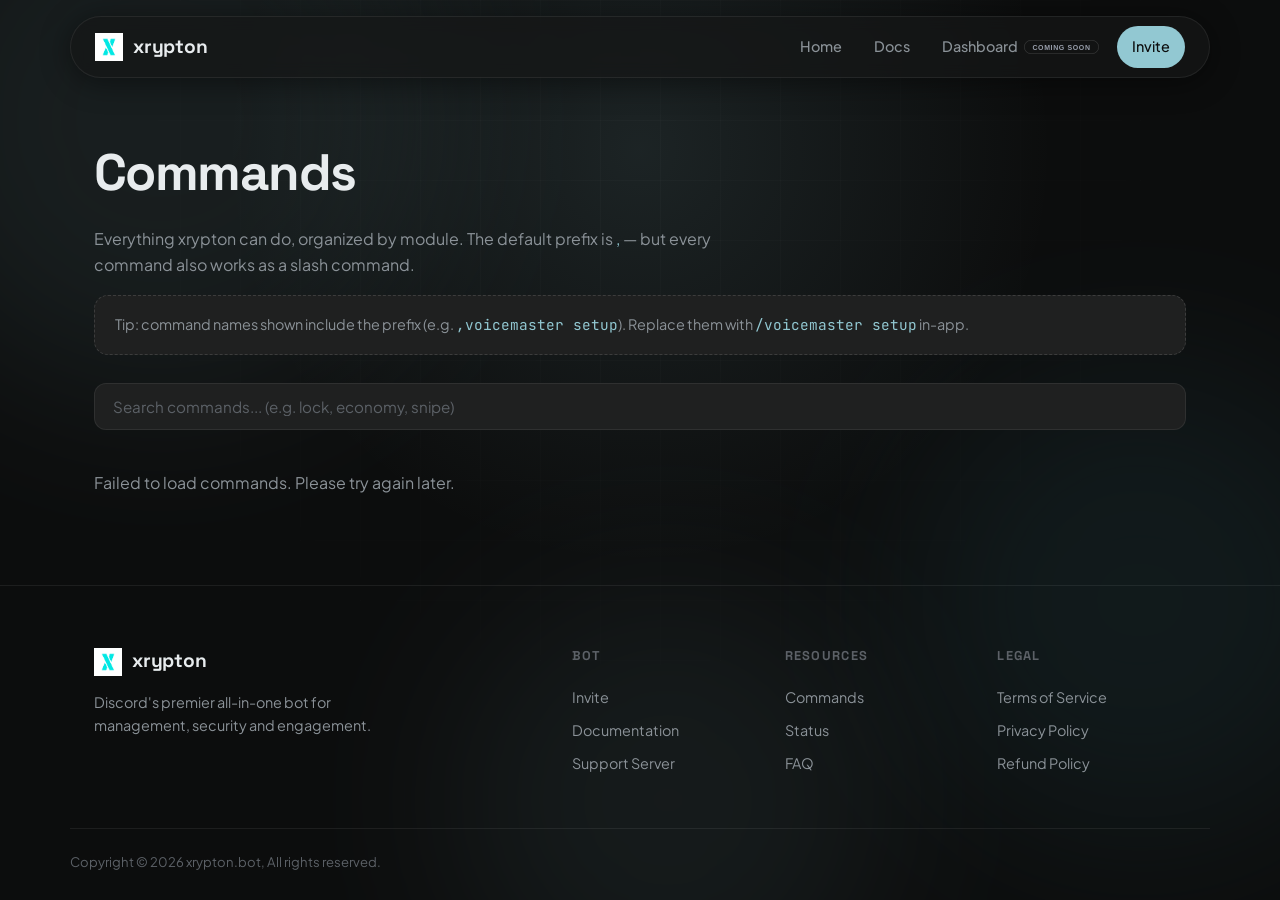
==== commit 15b6d223: "new theme!" ====
--- a/commands.html
+++ b/commands.html
@@ -5,9 +5,10 @@
   <meta name="viewport" content="width=device-width, initial-scale=1.0" />
   <title>Commands — xrypton</title>
   <meta name="description" content="Browse all xrypton commands across moderation, security, voicemaster, economy, levels and more." />
+  <meta name="theme-color" content="#0c0d0d" />
   <link rel="preconnect" href="https://fonts.googleapis.com" />
   <link rel="preconnect" href="https://fonts.gstatic.com" crossorigin />
-  <link href="https://fonts.googleapis.com/css2?family=Inter:wght@400;500;600;700;800;900&display=swap" rel="stylesheet" />
+  <link href="https://fonts.googleapis.com/css2?family=JetBrains+Mono:wght@400;700&family=Plus+Jakarta+Sans:wght@400;500;600;700;800&family=Space+Grotesk:wght@400;500;600;700&display=swap" rel="stylesheet" />
   <link rel="stylesheet" href="assets/css/style.css" />
   <link rel="icon" href="assets/svg/logo.png" type="image/svg+xml" />
 </head>
@@ -19,7 +20,6 @@
     <div class="grid-overlay"></div>
   </div>
 
-  <!-- NAV -->
   <header class="nav" id="nav">
     <div class="container nav-inner">
       <a href="/" class="brand" aria-label="xrypton home">
@@ -45,14 +45,14 @@
     <section class="subhero">
       <div class="container">
         <h1>Commands</h1>
-        <p>Everything xrypton can do, organized by module. The default prefix is <code style="color:var(--accent)">,</code> — but every command also works as a slash command.</p>
+        <p>Everything xrypton can do, organized by module. The default prefix is <span style="color:var(--accent)">,</span> — but every command also works as a slash command.</p>
 
         <div class="notice">
-          Tip: command names shown include the prefix (e.g. <code>,voicemaster setup</code>). Replace them with <code>/voicemaster setup</code> in-app.
+          Tip: command names shown include the prefix (e.g. <span style="font-family:'JetBrains Mono',ui-monospace,monospace;color:var(--accent)">,voicemaster setup</span>). Replace them with <span style="font-family:'JetBrains Mono',ui-monospace,monospace;color:var(--accent)">/voicemaster setup</span> in-app.
         </div>
 
         <div class="search">
-          <input id="cmdSearch" type="text" placeholder="Search commands… (e.g. lock, economy, snipe)" autocomplete="off" />
+          <input id="cmdSearch" type="text" placeholder="Search commands... (e.g. lock, economy, snipe)" autocomplete="off" />
         </div>
 
         <div id="cmdMount"></div>
@@ -92,11 +92,9 @@
       </div>
     </div>
     <div class="container footer-bottom">
-      <span>Copyright © 2026 xrypton.bot, All rights reserved.</span>
+      <span>Copyright &copy; 2026 xrypton.bot, All rights reserved.</span>
     </div>
   </footer>
-
-  <script src="assets/js/main.js"></script>
 
   <div id="cmdModal" class="modal-overlay" style="display:none">
     <div class="modal" role="dialog" aria-modal="true">
@@ -113,5 +111,7 @@
       </div>
     </div>
   </div>
+
+  <script src="assets/js/main.js"></script>
 </body>
 </html>
--- a/assets/css/style.css
+++ b/assets/css/style.css
@@ -1,31 +1,45 @@
 /* ============================================================
-   xrypton — bleed.bot style
+   xrypton — dark atmospheric design system
+   Palette: #0c0d0d · #161717 · #1f2020
+   Accents:  #92c8d2 · #b2ccd5
+   Fonts: Plus Jakarta Sans · Space Grotesk · JetBrains Mono
    ============================================================ */
+
+/* ─── design tokens ─── */
 :root {
-  --bg: #06070a;
-  --bg-2: #0a0c11;
-  --surface: rgba(255, 255, 255, 0.025);
-  --surface-2: rgba(255, 255, 255, 0.04);
-  --border: rgba(255, 255, 255, 0.08);
-  --border-strong: rgba(255, 255, 255, 0.14);
-  --text: #f4f5f7;
-  --muted: #9aa0ad;
-  --muted-2: #6b7180;
-  --accent: #36e2ff;
-  --accent-2: #7c5cff;
-  --accent-3: #ff5c8a;
-  --radius: 18px;
-  --radius-lg: 24px;
-  --maxw: 1180px;
-  --ease: cubic-bezier(0.22, 1, 0.36, 1);
-}
-
-* { box-sizing: border-box; margin: 0; padding: 0; }
-
-html { scroll-behavior: smooth; }
+  /* surfaces */
+  --bg:       #0c0d0d;
+  --bg-2:     #161717;
+  --bg-3:     #1f2020;
+  /* accent (muted teal/cyan) */
+  --accent:   #92c8d2;
+  --accent-2: #b2ccd5;
+  --accent-3: #3a7f8c;
+  /* danger */
+  --danger:   #ff4d5a;
+  /* neutrals */
+  --text:     #e8ecee;
+  --muted:    #8b9298;
+  --muted-2:  #5c6167;
+  --border:   rgba(255,255,255,0.07);
+  --border-2: rgba(255,255,255,0.13);
+  /* rgb channels (for rgba() in shadows & glows) */
+  --r: 146; --g: 200; --b: 210;
+  /* dimensions */
+  --radius:   18px;
+  --radius-lg:24px;
+  --maxw:     1140px;
+  /* motion */
+  --ease: cubic-bezier(0.22,1,0.36,1);
+  --dur:  0.55s;
+}
+
+/* ─── reset ─── */
+*,*::before,*::after { box-sizing:border-box; margin:0; padding:0; }
+html { scroll-behavior:smooth; }
 
 body {
-  font-family: "Inter", system-ui, -apple-system, "Segoe UI", Roboto, sans-serif;
+  font-family: "Plus Jakarta Sans","Inter",system-ui,sans-serif;
   background: var(--bg);
   color: var(--text);
   line-height: 1.6;
@@ -33,9 +47,19 @@
   overflow-x: hidden;
 }
 
+/* font-family tokens */
+h1,h2,h3,h4,.hero-title,.section-head h2 {
+  font-family: "Space Grotesk","Plus Jakarta Sans",sans-serif;
+  letter-spacing: -0.025em;
+}
+code, .terminal, .cmd .name, .doc-cmd {
+  font-family: "JetBrains Mono",ui-monospace,monospace;
+}
+
 a { color: inherit; text-decoration: none; }
-img, svg { display: block; }
-
+img,svg { display: block; max-width: 100%; }
+
+/* ─── layout ─── */
 .container {
   width: 100%;
   max-width: var(--maxw);
@@ -43,75 +67,119 @@
   padding: 0 24px;
 }
 
-/* ---------- ambient background ---------- */
+/* ─── ambient radial glow background ─── */
 .ambient {
   position: fixed;
   inset: 0;
   z-index: -1;
   overflow: hidden;
-  background:
-    radial-gradient(1200px 600px at 50% -10%, rgba(124, 92, 255, 0.10), transparent 60%),
-    var(--bg);
+  background: var(--bg);
+}
+.ambient::before {
+  content:"";
+  position: absolute;
+  width: 900px; height: 900px;
+  top: -300px; left: 50%;
+  transform: translateX(-50%);
+  background: radial-gradient(circle, rgba(var(--r),var(--g),var(--b),.12) 0%, transparent 65%);
+  pointer-events: none;
 }
 .blob {
   position: absolute;
   border-radius: 50%;
-  filter: blur(80px);
-  opacity: 0.5;
-  animation: float 18s var(--ease) infinite alternate;
-}
-.blob-1 { width: 520px; height: 520px; background: #1b6bff; top: -120px; left: -80px; }
-.blob-2 { width: 480px; height: 480px; background: #7c5cff; top: 30%; right: -120px; animation-delay: -6s; }
-.blob-3 { width: 420px; height: 420px; background: #00b3c4; bottom: -140px; left: 30%; animation-delay: -11s; }
+  filter: blur(90px);
+  opacity: .42;
+  animation: blobfloat 20s var(--ease) infinite alternate;
+  pointer-events: none;
+}
+.blob-1 {
+  width: 560px; height: 560px;
+  background: rgba(var(--r),var(--g),var(--b),.22);
+  top: -160px; left: -120px;
+}
+.blob-2 {
+  width: 480px; height: 480px;
+  background: rgba(58,127,140,.28);
+  top: 40%; right: -100px;
+  animation-delay: -7s;
+}
+.blob-3 {
+  width: 440px; height: 440px;
+  background: rgba(var(--r),var(--g),var(--b),.18);
+  bottom: -120px; left: 35%;
+  animation-delay: -13s;
+}
 .grid-overlay {
-  position: absolute;
-  inset: 0;
+  position: absolute; inset: 0;
   background-image:
-    linear-gradient(rgba(255, 255, 255, 0.025) 1px, transparent 1px),
-    linear-gradient(90deg, rgba(255, 255, 255, 0.025) 1px, transparent 1px);
-  background-size: 56px 56px;
-  mask-image: radial-gradient(circle at 50% 30%, black, transparent 75%);
-}
-@keyframes float {
-  to { transform: translate3d(40px, -30px, 0) scale(1.05); }
-}
-
-/* ---------- nav ---------- */
+    linear-gradient(rgba(255,255,255,.018) 1px, transparent 1px),
+    linear-gradient(90deg, rgba(255,255,255,.018) 1px, transparent 1px);
+  background-size: 60px 60px;
+  mask-image: radial-gradient(circle at 50% 20%, black, transparent 72%);
+}
+@keyframes blobfloat {
+  to { transform: translate3d(36px,-28px,0) scale(1.06); }
+}
+
+/* ═══════════════════════════════════════════
+   NAVBAR — frosted-glass pill shape
+   ═══════════════════════════════════════════ */
 .nav {
   position: sticky;
-  top: 0;
+  top: 16px;
   z-index: 100;
-  transition: background 0.3s var(--ease), border-color 0.3s var(--ease), backdrop-filter 0.3s;
-  border-bottom: 1px solid transparent;
-}
-.nav.scrolled {
-  background: rgba(6, 7, 10, 0.72);
-  backdrop-filter: blur(14px);
-  border-bottom-color: var(--border);
+  padding: 0 24px;
 }
 .nav-inner {
+  max-width: var(--maxw);
+  margin: 0 auto;
   display: flex;
   align-items: center;
   justify-content: space-between;
-  height: 68px;
-}
-.brand { display: flex; align-items: center; gap: 10px; font-weight: 800; }
-.brand-mark { width: 30px; height: 30px; }
-.brand-name { font-size: 1.25rem; letter-spacing: -0.02em; }
-
-.nav-links { display: flex; align-items: center; gap: 30px; }
+  height: 62px;
+  padding: 0 24px;
+  background: rgba(22,23,23,.72);
+  backdrop-filter: blur(7.5px);
+  -webkit-backdrop-filter: blur(7.5px);
+  border: 1px solid var(--border);
+  border-radius: 999px;
+  box-shadow: 0 4px 30px rgba(0,0,0,.45);
+  transition: box-shadow .3s, border-color .3s;
+}
+.nav.scrolled .nav-inner {
+  box-shadow: 0 4px 36px rgba(var(--r),var(--g),var(--b),.08), 0 4px 30px rgba(0,0,0,.55);
+  border-color: rgba(var(--r),var(--g),var(--b),.12);
+}
+
+/* brand */
+.brand {
+  display: flex;
+  align-items: center;
+  gap: 10px;
+  font-family: "Space Grotesk","Plus Jakarta Sans",sans-serif;
+  font-weight: 700;
+  font-size: 1.2rem;
+}
+.brand-mark { width: 28px; height: 28px; }
+.brand-name { letter-spacing: -.01em; }
+
+/* nav links */
+.nav-links { display: flex; align-items: center; gap: 4px; }
 .nav-links > a {
   color: var(--muted);
+  font-size: .9rem;
   font-weight: 500;
-  font-size: 0.95rem;
-  transition: color 0.2s;
-  position: relative;
-}
-.nav-links > a:hover { color: var(--text); }
-.nav-dashboard { display: inline-flex; align-items: center; gap: 8px; }
-.badge-soon { height: 16px; }
-.nav-cta { color: #06070a !important; }
-
+  padding: 8px 14px;
+  border-radius: 999px;
+  transition: color .2s, background .2s;
+  white-space: nowrap;
+}
+.nav-links > a:hover { color: var(--text); background: rgba(255,255,255,.05); }
+.nav-dashboard { display: inline-flex; align-items: center; gap: 6px; }
+.badge-soon { height: 14px; }
+.nav-cta { color: var(--bg) !important; }
+
+/* hamburger */
 .nav-toggle {
   display: none;
   flex-direction: column;
@@ -119,75 +187,150 @@
   background: none;
   border: 0;
   cursor: pointer;
-  padding: 8px;
+  padding: 6px;
 }
 .nav-toggle span {
-  width: 24px; height: 2px; background: var(--text); border-radius: 2px;
-  transition: transform 0.3s, opacity 0.3s;
-}
-
-/* ---------- buttons ---------- */
+  width: 22px; height: 2px;
+  background: var(--text);
+  border-radius: 2px;
+  transition: transform .3s, opacity .3s;
+}
+
+/* ═══════════════════════════════════════════
+   BUTTONS
+   ═══════════════════════════════════════════ */
 .btn {
   display: inline-flex;
   align-items: center;
   justify-content: center;
   gap: 8px;
+  font-family: inherit;
   font-weight: 600;
-  font-size: 0.95rem;
-  padding: 11px 20px;
-  border-radius: 12px;
-  border: 1px solid var(--border);
-  transition: transform 0.2s var(--ease), box-shadow 0.3s, background 0.3s, border-color 0.3s, color 0.2s;
+  font-size: .95rem;
+  padding: 10px 22px;
+  border-radius: 999px;
+  border: 1px solid transparent;
   cursor: pointer;
   white-space: nowrap;
+  transition: transform .25s var(--ease), box-shadow .3s, background .2s, border-color .2s;
 }
 .btn:hover { transform: translateY(-2px); }
 .btn-primary {
-  background: linear-gradient(135deg, var(--accent), var(--accent-2));
-  color: #050608;
+  background: linear-gradient(135deg, var(--accent), var(--accent-3));
+  color: #0a0c0c;
+  box-shadow: 0 8px 30px -10px rgba(var(--r),var(--g),var(--b),.55);
+}
+.btn-primary:hover {
+  box-shadow: 0 14px 42px -10px rgba(var(--r),var(--g),var(--b),.72);
+}
+.btn-ghost {
+  background: var(--bg-3);
+  border-color: var(--border);
+  color: var(--text);
+}
+.btn-ghost:hover {
+  background: var(--bg-2);
+  border-color: rgba(var(--r),var(--g),var(--b),.25);
+}
+.btn-invite {
+  background: var(--accent);
+  color: #0a0c0c;
   border-color: transparent;
-  box-shadow: 0 8px 30px -10px rgba(54, 226, 255, 0.6);
-}
-.btn-primary:hover { box-shadow: 0 14px 40px -10px rgba(124, 92, 255, 0.7); }
-.btn-ghost { background: var(--surface); color: var(--text); }
-.btn-ghost:hover { background: var(--surface-2); border-color: var(--border-strong); }
-.btn-invite {
-  background: var(--text);
-  color: #06070a;
-  border-color: transparent;
-  padding: 9px 18px;
-}
-.btn-invite:hover { box-shadow: 0 10px 30px -12px rgba(255, 255, 255, 0.5); }
-.btn-lg { padding: 15px 30px; font-size: 1.05rem; }
-
-/* ---------- hero ---------- */
-.hero { padding: 90px 0 60px; position: relative; }
-.hero-inner { max-width: 880px; }
-.pill {
+  font-weight: 700;
+}
+.btn-invite:hover { box-shadow: 0 8px 26px -8px rgba(var(--r),var(--g),var(--b),.5); }
+.btn-lg { padding: 15px 32px; font-size: 1.05rem; }
+
+/* ═══════════════════════════════════════════
+   ENTRANCE ANIMATION — fadeInUp
+   ═══════════════════════════════════════════ */
+.reveal {
+  opacity: 0;
+  transform: translateY(28px);
+  transition: opacity .72s var(--ease), transform .72s var(--ease);
+}
+.reveal.in {
+  opacity: 1;
+  transform: translateY(0);
+}
+
+/* ═══════════════════════════════════════════
+   EVENT PILL BANNER  (index.html only)
+   ═══════════════════════════════════════════ */
+.event-pill-banner { padding: 6px 0 42px; }
+.event-pill-banner .container { display:flex; justify-content:center; }
+.pill-event {
+  display: inline-flex;
+  align-items: center;
+  gap: 10px;
+  padding: 9px 20px;
+  border-radius: 999px;
+  background: rgba(var(--r),var(--g),var(--b),.07);
+  border: 1px solid rgba(var(--r),var(--g),var(--b),.18);
+  color: var(--accent);
+  font-size: .88rem;
+  font-weight: 500;
+  cursor: pointer;
+  transition: background .2s, border-color .2s, transform .2s;
+  animation: pillPulse 3.5s ease-in-out infinite;
+}
+.pill-event:hover {
+  background: rgba(var(--r),var(--g),var(--b),.14);
+  border-color: rgba(var(--r),var(--g),var(--b),.35);
+  transform: translateY(-1px);
+}
+.pill-event .ev-dot {
+  width: 8px; height: 8px; border-radius: 50%;
+  background: var(--accent);
+  box-shadow: 0 0 8px var(--accent);
+  animation: dotPulse 2s ease-in-out infinite;
+}
+.pill-event .ev-arrow { transition: transform .2s; }
+.pill-event:hover .ev-arrow { transform: translateX(3px); }
+@keyframes pillPulse {
+  0%,100% { box-shadow: 0 0 0 0 rgba(var(--r),var(--g),var(--b),.22); }
+  50%      { box-shadow: 0 0 0 10px rgba(var(--r),var(--g),var(--b),0); }
+}
+@keyframes dotPulse {
+  0%,100% { opacity:1; transform:scale(1); }
+  50%      { opacity:.55; transform:scale(.75); }
+}
+
+/* ═══════════════════════════════════════════
+   HERO — split layout (CSS Grid: 2 columns)
+   ═══════════════════════════════════════════ */
+.hero { padding: 70px 0 50px; }
+.hero-inner {
+  display: grid;
+  grid-template-columns: 1fr 1fr;
+  gap: 64px;
+  align-items: center;
+}
+.hero-pill {
   display: inline-flex;
   align-items: center;
   gap: 8px;
-  padding: 7px 14px;
-  border: 1px solid var(--border);
-  background: var(--surface);
+  padding: 7px 15px;
+  border: 1px solid var(--border);
+  background: var(--bg-3);
   border-radius: 999px;
-  font-size: 0.85rem;
+  font-size: .84rem;
   color: var(--muted);
-  margin-bottom: 28px;
-  transition: border-color 0.2s, color 0.2s;
-}
-.pill:hover { color: var(--text); border-color: var(--border-strong); }
-.pill-dot {
+  margin-bottom: 22px;
+  font-weight: 500;
+  transition: border-color .2s, color .2s;
+}
+.hero-pill:hover { border-color: var(--border-2); color: var(--text); }
+.hero-pill .pill-dot {
   width: 7px; height: 7px; border-radius: 50%;
   background: var(--accent);
-  box-shadow: 0 0 10px var(--accent);
+  box-shadow: 0 0 8px var(--accent);
 }
 .hero-title {
-  font-size: clamp(2.6rem, 6vw, 4.6rem);
-  line-height: 1.04;
-  font-weight: 900;
-  letter-spacing: -0.03em;
-  margin-bottom: 24px;
+  font-size: clamp(2.4rem,5.5vw,3.8rem);
+  font-weight: 800;
+  line-height: 1.06;
+  margin-bottom: 18px;
 }
 .grad {
   background: linear-gradient(120deg, var(--accent) 0%, var(--accent-2) 55%, var(--accent-3) 100%);
@@ -196,216 +339,399 @@
   -webkit-text-fill-color: transparent;
 }
 .hero-sub {
-  font-size: clamp(1.05rem, 2vw, 1.25rem);
   color: var(--muted);
-  max-width: 640px;
-  margin-bottom: 36px;
-}
-.hero-actions { display: flex; gap: 14px; flex-wrap: wrap; margin-bottom: 54px; }
-.hero-meta { display: flex; gap: 48px; flex-wrap: wrap; }
-.hero-stat { display: flex; flex-direction: column; }
-.hero-stat strong { font-size: 1.7rem; font-weight: 800; letter-spacing: -0.02em; }
-.hero-stat span { color: var(--muted-2); font-size: 0.9rem; }
-
-/* ---------- marquee ---------- */
-.marquee { padding: 30px 0 70px; }
-.marquee-head { text-align: center; margin-bottom: 28px; }
-.marquee-head p { color: var(--muted-2); font-size: 0.9rem; letter-spacing: 0.08em; text-transform: uppercase; }
-.marquee-track {
-  display: flex;
-  gap: 18px;
-  width: max-content;
-  animation: scroll-x 40s linear infinite;
-  mask-image: linear-gradient(90deg, transparent, black 8%, black 92%, transparent);
-}
-.marquee:hover .marquee-track { animation-play-state: paused; }
-.marquee-group { display: flex; gap: 18px; }
-.chip {
+  font-size: clamp(.98rem,1.8vw,1.12rem);
+  max-width: 460px;
+  margin-bottom: 32px;
+  line-height: 1.7;
+}
+.hero-actions { display:flex; gap:12px; flex-wrap:wrap; margin-bottom:44px; }
+
+/* animated stat counters */
+.hero-stats { display:flex; gap:36px; flex-wrap:wrap; }
+.hero-stat { display:flex; flex-direction: column; }
+.hero-stat strong {
+  font-family: "Space Grotesk","Plus Jakarta Sans",sans-serif;
+  font-size: 1.6rem;
+  font-weight: 800;
+  letter-spacing: -.02em;
+  color: var(--text);
+  line-height: 1;
+  margin-bottom: 4px;
+}
+.hero-stat span { color:var(--muted-2); font-size:.82rem; }
+
+/* Discord UI mock card */
+.discord-mock {
+  width: 100%;
+  max-width: 420px;
+  background: var(--bg-3);
+  border: 1px solid var(--border-2);
+  border-radius: var(--radius-lg);
+  box-shadow: 0 30px 60px -20px rgba(0,0,0,.65), 0 0 0 1px rgba(var(--r),var(--g),var(--b),.06);
+  overflow: hidden;
+  animation: heroFloat 7s ease-in-out infinite;
+}
+@keyframes heroFloat {
+  0%,100% { transform: translateY(0); }
+  50%      { transform: translateY(-10px); }
+}
+.discord-mock-bar {
   display: flex;
   align-items: center;
-  gap: 12px;
-  padding: 12px 18px;
-  border: 1px solid var(--border);
-  background: var(--surface);
-  border-radius: 14px;
-  min-width: 230px;
-}
-.chip .ic {
-  width: 38px; height: 38px; border-radius: 10px;
-  display: grid; place-items: center;
-  font-weight: 800; font-size: 0.95rem; color: #06070a;
-  flex-shrink: 0;
-}
-.chip .ic.ic-img { padding: 0; object-fit: cover; background: var(--surface); }
-.chip .meta { display: flex; flex-direction: column; line-height: 1.2; }
-.chip .meta b { font-size: 0.92rem; font-weight: 600; }
-.chip .meta span { font-size: 0.78rem; color: var(--muted-2); }
-@keyframes scroll-x {
-  to { transform: translateX(-50%); }
-}
-
-/* ---------- sections ---------- */
+  gap: 8px;
+  padding: 12px 16px;
+  background: rgba(255,255,255,.018);
+  border-bottom: 1px solid var(--border);
+}
+.discord-dot { width:11px; height:11px; border-radius:50%; }
+.discord-dot.dr { background:#ff5f57; } .discord-dot.dy { background:#febc2e; } .discord-dot.dg { background:#28c840; }
+.discord-mock-bar-title {
+  flex:1;
+  text-align: center;
+  font-size: .82rem;
+  color: var(--muted);
+  font-weight: 500;
+}
+.discord-mock-body { padding: 22px; }
+.dm-row { display:flex; gap:12px; margin-bottom:18px; align-items:flex-start; }
+.dm-avatar {
+  width: 38px; height: 38px; border-radius: 50%;
+  background: linear-gradient(135deg, var(--accent), var(--accent-3));
+  display: flex; align-items: center; justify-content: center;
+  font-weight: 800; font-size:.9rem; color:#0a0c0c; flex-shrink:0;
+  font-family: "Space Grotesk","Plus Jakarta Sans",sans-serif;
+}
+.dm-bubble {
+  background: var(--bg-2);
+  border: 1px solid var(--border);
+  border-radius: 18px 18px 18px 6px;
+  padding: 12px 16px;
+  flex:1;
+}
+.dm-bubble .dm-name { font-size:.78rem; color:var(--accent); font-weight:700; margin-bottom:4px; }
+.dm-bubble .dm-text { font-size:.88rem; color:var(--muted); line-height:1.5; }
+.dm-row.me { flex-direction:row-reverse; }
+.dm-row.me .dm-bubble {
+  border-radius: 18px 18px 6px 18px;
+  background: rgba(var(--r),var(--g),var(--b),.07);
+  border-color: rgba(var(--r),var(--g),var(--b),.14);
+}
+.dm-row.me .dm-bubble .dm-text { color: var(--text); }
+.dm-input-bar {
+  display: flex;
+  gap: 10px;
+  align-items: center;
+  margin-top: 16px;
+  padding: 10px 14px;
+  background: var(--bg-2);
+  border: 1px solid var(--border);
+  border-radius: 12px;
+}
+.dm-input-text { flex:1; color:var(--muted-2); font-size:.82rem; }
+.dm-input-badge {
+  background: var(--accent);
+  color: #0a0c0c;
+  font-size:.7rem;
+  font-weight: 800;
+  padding: 2px 8px;
+  border-radius: 999px;
+  font-family: "Space Grotesk","Plus Jakarta Sans",sans-serif;
+}
+
+/* ═══════════════════════════════════════════
+   STATS GRID — 3-column CSS Grid
+   ═══════════════════════════════════════════ */
+.stats-section { padding: 50px 0; }
+.stats-grid {
+  display: grid;
+  grid-template-columns: repeat(3, 1fr);
+  gap: 20px;
+}
+.stat-card {
+  border: 1px solid var(--border);
+  background: var(--bg-3);
+  border-radius: var(--radius-lg);
+  padding: 28px;
+  text-align: center;
+  transition: transform .3s var(--ease), border-color .3s, box-shadow .3s;
+  position: relative;
+  overflow: hidden;
+  box-shadow: 0 12px 30px -16px rgba(0,0,0,.45);
+}
+.stat-card:hover {
+  transform: translateY(-5px);
+  border-color: rgba(var(--r),var(--g),var(--b),.28);
+  box-shadow: 0 20px 50px -18px rgba(var(--r),var(--g),var(--b),.18), 0 30px 60px -22px rgba(0,0,0,.6);
+}
+.stat-card::before {
+  content:"";
+  position: absolute;
+  inset: -1px;
+  border-radius: inherit;
+  padding: 1px;
+  background: linear-gradient(135deg, rgba(var(--r),var(--g),var(--b),.28), transparent 55%);
+  -webkit-mask: linear-gradient(#000 0 0) content-box, linear-gradient(#000 0 0);
+  -webkit-mask-composite: xor;
+  mask-composite: exclude;
+  opacity: 0;
+  pointer-events: none;
+  transition: opacity .3s;
+}
+.stat-card:hover::before { opacity:1; }
+.stat-value {
+  font-family: "Space Grotesk","Plus Jakarta Sans",sans-serif;
+  font-size: 2.6rem;
+  font-weight: 800;
+  letter-spacing: -.03em;
+  color: var(--accent);
+  line-height: 1;
+  margin-bottom: 8px;
+}
+.stat-label { color: var(--muted); font-size:.9rem; }
+
+/* ═══════════════════════════════════════════
+   TERMINAL BLOCK — JetBrains Mono
+   ═══════════════════════════════════════════ */
+.terminal-section { padding: 50px 0; }
+.terminal-block {
+  background: #08090a;
+  border: 1px solid var(--border-2);
+  border-radius: var(--radius-lg);
+  box-shadow: 0 30px 60px -25px rgba(0,0,0,.75), 0 0 0 1px rgba(var(--r),var(--g),var(--b),.05);
+  overflow: hidden;
+  max-width: 620px;
+}
+.terminal-bar {
+  display: flex;
+  align-items: center;
+  gap: 8px;
+  padding: 13px 18px;
+  background: rgba(var(--r),var(--g),var(--b),.025);
+  border-bottom: 1px solid var(--border);
+}
+.terminal-dot { width:11px; height:11px; border-radius:50%; background:rgba(255,255,255,.07); }
+.terminal-bar-title {
+  flex: 1;
+  font-size:.78rem;
+  color: var(--muted-2);
+  font-weight: 500;
+  letter-spacing:.02em;
+}
+.terminal-body {
+  padding: 22px 24px;
+  font-family: "JetBrains Mono",ui-monospace,monospace;
+  font-size: .82rem;
+  line-height: 1.85;
+  overflow-x: auto;
+}
+.t-line { display:flex; gap:8px; margin-bottom:2px; align-items:flex-start; }
+.t-line.wrapped { padding-left: 0; }
+.t-prompt { color:var(--accent); user-select:none; flex-shrink:0; }
+.t-cmd { color:var(--text); }
+.t-out { color:var(--muted); }
+.t-ok { background: rgba(var(--r),var(--g),var(--b),.05); }
+.t-err { color: var(--danger); }
+.t-warn { color: #e2a94a; }
+.t-success { color: #4ade80; }
+
+/* ═══════════════════════════════════════════
+   SECTION STYLES
+   ═══════════════════════════════════════════ */
 .section { padding: 70px 0; }
-.section-head { max-width: 720px; margin-bottom: 44px; }
+.section-head { max-width: 660px; margin-bottom: 44px; }
 .eyebrow {
   display: inline-block;
   color: var(--accent);
-  font-weight: 600;
-  font-size: 0.85rem;
-  letter-spacing: 0.12em;
+  font-family: "Space Grotesk","Plus Jakarta Sans",sans-serif;
+  font-weight: 700;
+  font-size: .8rem;
+  letter-spacing: .14em;
   text-transform: uppercase;
   margin-bottom: 14px;
 }
 .section-head h2 {
-  font-size: clamp(1.9rem, 4vw, 2.8rem);
+  font-size: clamp(1.7rem,3.8vw,2.6rem);
   font-weight: 800;
-  letter-spacing: -0.02em;
   line-height: 1.1;
   margin-bottom: 14px;
 }
-.section-head p { color: var(--muted); font-size: 1.05rem; }
-
-/* ---------- bento ---------- */
+.section-head p { color: var(--muted); font-size: 1.02rem; line-height: 1.65; }
+
+/* ═══════════════════════════════════════════
+   BENTO CARDS — 24px radius, 1px gradient border,
+   0 30px 60px shadow, subtle hover lift
+   ═══════════════════════════════════════════ */
 .bento {
   display: grid;
   gap: 16px;
   grid-template-columns: repeat(4, 1fr);
-  grid-auto-rows: 200px;
-}
+  grid-auto-rows: minmax(180px,auto);
+}
+
 .card {
+  grid-column: span 1;
   position: relative;
-  grid-column: span 1;
-  grid-row: span 1;
-  border: 1px solid var(--border);
-  background: var(--surface);
-  border-radius: var(--radius);
-  padding: 22px;
+  border: 1px solid var(--border);
+  background: var(--bg-3);
+  border-radius: 24px;
+  padding: 24px;
   overflow: hidden;
-  transition: transform 0.3s var(--ease), border-color 0.3s, background 0.3s;
   display: flex;
   flex-direction: column;
-}
-.card:hover { transform: translateY(-4px); border-color: var(--border-strong); background: var(--surface-2); }
-.card-wide { grid-column: span 2; }
-.card-tall { grid-row: span 2; }
-
-.card-icon {
-  font-size: 1.6rem;
-  width: 48px; height: 48px;
-  display: grid; place-items: center;
-  border-radius: 12px;
-  background: rgba(255, 255, 255, 0.05);
-  border: 1px solid var(--border);
-  margin-bottom: 16px;
-}
-.card h3 { font-size: 1.15rem; font-weight: 700; margin-bottom: 8px; letter-spacing: -0.01em; }
-.card p { color: var(--muted); font-size: 0.95rem; }
-
-.card-cta {
-  align-items: center;
-  justify-content: center;
-  flex-direction: row;
   gap: 10px;
-  color: var(--text);
-  font-weight: 600;
-  background: linear-gradient(135deg, rgba(54,226,255,0.10), rgba(124,92,255,0.10));
-  border-color: var(--border-strong);
-}
-.card-cta svg { color: var(--accent); transition: transform 0.3s; }
-.card-cta:hover svg { transform: translateX(4px); }
-
-.glow-cyan::after, .glow-violet::after {
-  content: "";
+  transition:
+    transform .3s var(--ease),
+    border-color .3s,
+    box-shadow .35s,
+    background .3s;
+  box-shadow: 0 14px 36px -18px rgba(0,0,0,.45);
+}
+.card:hover {
+  transform: translateY(-5px);
+  border-color: rgba(var(--r),var(--g),var(--b),.28);
+  box-shadow:
+    0 30px 60px -20px rgba(var(--r),var(--g),var(--b),.14),
+    0 0 0 1px rgba(var(--r),var(--g),var(--b),.05);
+}
+/* 1px gradient border via pseudo-element */
+.card::after {
+  content:"";
   position: absolute;
   inset: -1px;
   border-radius: inherit;
   padding: 1px;
-  background: linear-gradient(135deg, var(--accent), transparent 40%);
+  background: linear-gradient(135deg, rgba(var(--r),var(--g),var(--b),.18), transparent 48%);
   -webkit-mask: linear-gradient(#000 0 0) content-box, linear-gradient(#000 0 0);
   -webkit-mask-composite: xor;
   mask-composite: exclude;
-  opacity: 0.5;
+  opacity: 0;
   pointer-events: none;
-}
-.glow-violet::after { background: linear-gradient(135deg, var(--accent-2), transparent 45%); }
-
-/* card art (pure CSS panels) */
+  transition: opacity .3s;
+}
+.card:hover::after { opacity:1; }
+.card-wide { grid-column: span 2; }
+.card-tall { grid-row: span 2; }
+
+/* icon tile */
+.card-icon {
+  width: 46px; height: 46px;
+  display: grid; place-items: center;
+  border-radius: 13px;
+  background: rgba(var(--r),var(--g),var(--b),.07);
+  border: 1px solid var(--border);
+  font-size: 1.4rem;
+}
+.card h3 {
+  font-family: "Space Grotesk","Plus Jakarta Sans",sans-serif;
+  font-size: 1.12rem;
+  font-weight: 700;
+}
+.card p { color: var(--muted); font-size: .9rem; line-height: 1.6; }
+
+/* CTA card variant */
+.card-cta {
+  align-items: center !important;
+  justify-content: center !important;
+  flex-direction: row !important;
+  background: linear-gradient(135deg, rgba(var(--r),var(--g),var(--b),.08), rgba(var(--r),var(--g),var(--b),.02));
+  border-color: rgba(var(--r),var(--g),var(--b),.18) !important;
+  cursor: pointer;
+  font-weight: 600;
+  font-size: .98rem;
+  gap: 10px;
+}
+.card-cta svg { color: var(--accent); transition: transform .3s; }
+.card-cta:hover svg { transform: translateX(5px); }
+
+/* card art panels (pure CSS) */
 .card-art {
   position: absolute;
-  right: -30px; bottom: -30px;
+  right: -28px; bottom: -28px;
   width: 170px; height: 130px;
   border-radius: 16px;
-  opacity: 0.85;
-  filter: blur(0.3px);
+  opacity: .9;
   pointer-events: none;
 }
 .art-nuke {
   background:
-    radial-gradient(circle at 30% 30%, rgba(54,226,255,0.6), transparent 55%),
-    radial-gradient(circle at 70% 70%, rgba(124,92,255,0.6), transparent 55%),
-    rgba(255,255,255,0.03);
+    radial-gradient(circle at 30% 30%, rgba(var(--r),var(--g),var(--b),.55), transparent 55%),
+    radial-gradient(circle at 70% 70%, rgba(58,127,140,.5), transparent 55%),
+    rgba(255,255,255,.02);
   border: 1px solid var(--border);
   transform: rotate(-8deg);
 }
 .art-perms {
   background:
-    repeating-linear-gradient(45deg, rgba(124,92,255,0.25) 0 10px, transparent 10px 20px),
-    rgba(255,255,255,0.03);
+    repeating-linear-gradient(45deg, rgba(58,127,140,.22) 0 9px, transparent 9px 18px),
+    rgba(255,255,255,.02);
   border: 1px solid var(--border);
 }
 .art-voice {
   background:
-    radial-gradient(circle at 50% 0%, rgba(124,92,255,0.7), transparent 60%),
-    rgba(255,255,255,0.03);
+    radial-gradient(circle at 50% 0%, rgba(58,127,140,.6), transparent 60%),
+    rgba(255,255,255,.02);
   border: 1px solid var(--border);
   width: 200px; height: 220px;
-  right: -20px; bottom: -20px;
+  right: -18px; bottom: -18px;
   border-radius: 20px;
 }
 .art-controls {
   background:
-    linear-gradient(135deg, rgba(54,226,255,0.4), rgba(255,92,138,0.4)),
-    rgba(255,255,255,0.03);
+    linear-gradient(135deg, rgba(var(--r),var(--g),var(--b),.28), rgba(255,77,90,.25)),
+    rgba(255,255,255,.02);
   border: 1px solid var(--border);
 }
 .art-snipe {
   background:
-    radial-gradient(circle at 20% 80%, rgba(255,92,138,0.6), transparent 55%),
-    radial-gradient(circle at 80% 20%, rgba(54,226,255,0.5), transparent 55%),
-    rgba(255,255,255,0.03);
-  border: 1px solid var(--border);
-}
-
-/* ---------- feature grid ---------- */
+    radial-gradient(circle at 20% 80%, rgba(255,77,90,.5), transparent 55%),
+    radial-gradient(circle at 80% 20%, rgba(var(--r),var(--g),var(--b),.42), transparent 55%),
+    rgba(255,255,255,.02);
+  border: 1px solid var(--border);
+}
+
+/* ─── feature grid (3-column on desktop) ─── */
 .feature-grid {
   display: grid;
-  grid-template-columns: repeat(4, 1fr);
+  grid-template-columns: repeat(3, 1fr);
   gap: 16px;
 }
 .feature {
   border: 1px solid var(--border);
-  background: var(--surface);
-  border-radius: var(--radius);
-  padding: 22px;
-  transition: transform 0.3s var(--ease), border-color 0.3s, background 0.3s;
-}
-.feature:hover { transform: translateY(-4px); border-color: var(--border-strong); background: var(--surface-2); }
+  background: var(--bg-3);
+  border-radius: 24px;
+  padding: 24px;
+  transition: transform .3s var(--ease), border-color .3s, background .3s, box-shadow .3s;
+  box-shadow: 0 10px 28px -14px rgba(0,0,0,.4);
+}
+.feature:hover {
+  transform: translateY(-5px);
+  border-color: rgba(var(--r),var(--g),var(--b),.22);
+  box-shadow: 0 24px 54px -18px rgba(var(--r),var(--g),var(--b),.12), 0 30px 60px -22px rgba(0,0,0,.55);
+}
 .feature-ic {
-  font-size: 1.5rem;
+  font-size: 1.4rem;
   display: inline-grid;
   place-items: center;
   width: 46px; height: 46px;
-  border-radius: 12px;
-  background: rgba(255,255,255,0.05);
+  border-radius: 13px;
+  background: rgba(var(--r),var(--g),var(--b),.07);
   border: 1px solid var(--border);
   margin-bottom: 14px;
 }
-.feature h4 { font-size: 1.05rem; font-weight: 700; margin-bottom: 6px; }
-.feature p { color: var(--muted); font-size: 0.9rem; }
-
-.center { display: flex; justify-content: center; margin-top: 36px; }
-
-/* ---------- testimonials ---------- */
+.feature h4 {
+  font-family: "Space Grotesk","Plus Jakarta Sans",sans-serif;
+  font-size: 1rem;
+  font-weight: 700;
+  margin-bottom: 6px;
+}
+.feature p { color:var(--muted); font-size:.88rem; line-height:1.6; }
+
+.center { display:flex; justify-content:center; padding-top:36px; }
+
+/* ═══════════════════════════════════════════
+   TESTIMONIALS
+   ═══════════════════════════════════════════ */
 .testimonials {
   display: grid;
   grid-template-columns: repeat(3, 1fr);
@@ -413,132 +739,536 @@
 }
 .quote {
   border: 1px solid var(--border);
-  background: var(--surface);
-  border-radius: var(--radius);
+  background: var(--bg-3);
+  border-radius: 24px;
   padding: 26px;
   display: flex;
   flex-direction: column;
   justify-content: space-between;
   gap: 22px;
-}
-.quote blockquote { font-size: 1.02rem; color: var(--text); line-height: 1.55; }
-.quote figcaption { display: flex; align-items: center; gap: 12px; }
+  transition: transform .3s var(--ease), border-color .3s, box-shadow .3s;
+  box-shadow: 0 10px 28px -14px rgba(0,0,0,.42);
+}
+.quote:hover {
+  transform: translateY(-4px);
+  border-color: rgba(var(--r),var(--g),var(--b),.2);
+  box-shadow: 0 24px 52px -18px rgba(var(--r),var(--g),var(--b),.1), 0 30px 60px -22px rgba(0,0,0,.55);
+}
+.quote blockquote {
+  font-size: 1rem;
+  color: var(--text);
+  line-height: 1.6;
+}
+.quote figcaption { display:flex; align-items: center; gap: 12px; }
 .avatar {
   width: 42px; height: 42px; border-radius: 50%;
   display: grid; place-items: center;
-  font-weight: 800; color: #06070a;
-  background: var(--c, var(--accent));
+  font-weight: 800; color:#0a0c0c;
+  background: var(--c,var(--accent));
   flex-shrink: 0;
-}
-.quote figcaption div { display: flex; flex-direction: column; line-height: 1.25; }
-.quote figcaption strong { font-size: 0.95rem; }
-.quote figcaption span { font-size: 0.82rem; color: var(--muted-2); }
-
-/* ---------- cta ---------- */
-.cta {
-  position: relative;
-  text-align: center;
-  border: 1px solid var(--border);
-  border-radius: var(--radius-lg);
-  padding: 70px 30px;
-  background:
-    radial-gradient(600px 300px at 50% 0%, rgba(124,92,255,0.18), transparent 70%),
-    var(--surface);
-  overflow: hidden;
-}
+  font-family: "Space Grotesk","Plus Jakarta Sans",sans-serif;
+}
+.quote figcaption div { display:flex; flex-direction:column; line-height:1.25; }
+.quote figcaption strong { font-size:.92rem; }
+.quote figcaption span { font-size:.8rem; color:var(--muted-2); }
+
+/* ═══════════════════════════════════════════
+   CTA SECTION
+   ═══════════════════════════════════════════ */
+.cta { position: relative; text-align: center; border-radius: var(--radius-lg); padding: 70px 30px; overflow: hidden; background: var(--bg-3); border: 1px solid var(--border); }
 .cta-glow {
   position: absolute;
-  top: -50%; left: 50%; transform: translateX(-50%);
+  top: -55%; left: 50%;
+  transform: translateX(-50%);
   width: 600px; height: 600px;
-  background: radial-gradient(circle, rgba(54,226,255,0.18), transparent 60%);
-  filter: blur(40px);
+  background: radial-gradient(circle, rgba(var(--r),var(--g),var(--b),.16), transparent 60%);
+  filter: blur(50px);
   pointer-events: none;
 }
-.cta h2 { font-size: clamp(1.8rem, 4vw, 2.6rem); font-weight: 800; letter-spacing: -0.02em; margin-bottom: 10px; }
+.cta > * { position: relative; z-index: 1; }
+.cta h2 { font-size: clamp(1.7rem,4vw,2.5rem); font-weight: 800; letter-spacing: -.02em; margin-bottom: 10px; }
 .cta p { color: var(--muted); margin-bottom: 28px; }
 
-/* ---------- footer ---------- */
-.footer { border-top: 1px solid var(--border); margin-top: 40px; padding-top: 56px; }
+/* ═══════════════════════════════════════════
+   RED-DANGER WARNING SECTION
+   ═══════════════════════════════════════════ */
+.danger-section { padding: 60px 0; }
+.danger-card {
+  background: rgba(255,77,90,.055);
+  border: 1px solid rgba(255,77,90,.22);
+  border-radius: 24px;
+  padding: 40px 36px;
+  box-shadow:
+    0 30px 60px -28px rgba(255,77,90,.13),
+    0 4px 20px rgba(0,0,0,.35);
+  position: relative;
+  overflow: hidden;
+}
+.danger-card::before {
+  content:"";
+  position: absolute;
+  top: 0; left: 0; right: 0; height: 2px;
+  background: linear-gradient(90deg, transparent, var(--danger), transparent);
+  opacity: .55;
+}
+.danger-card-inner {
+  display: flex;
+  align-items: flex-start;
+  gap: 22px;
+}
+.danger-icon {
+  font-size: 2rem;
+  flex-shrink: 0;
+  animation: dangerPulse 2.2s ease-in-out infinite;
+}
+@keyframes dangerPulse {
+  0%,100% { opacity:1; transform:scale(1); }
+  50%      { opacity:.65; transform:scale(1.1); }
+}
+.danger-title {
+  font-family: "Space Grotesk","Plus Jakarta Sans",sans-serif;
+  font-size: 1.5rem;
+  font-weight: 800;
+  color: #ff6b78;
+  margin-bottom: 10px;
+  letter-spacing: -.02em;
+}
+.danger-text { color: var(--muted); font-size:.96rem; line-height:1.7; }
+.danger-list {
+  display: grid;
+  grid-template-columns: repeat(3,1fr);
+  gap: 12px;
+  margin-top: 22px;
+}
+.danger-item {
+  border: 1px solid rgba(255,77,90,.14);
+  background: rgba(255,77,90,.04);
+  border-radius: 14px;
+  padding: 14px 16px;
+  font-size:.88rem;
+  color: var(--muted);
+}
+.danger-item strong {
+  display:block;
+  color:#ff8a95;
+  margin-bottom:3px;
+  font-size:.9rem;
+}
+
+/* ═══════════════════════════════════════════
+   MARQUEE
+   ═══════════════════════════════════════════ */
+.marquee { padding: 30px 0 70px; }
+.marquee-head { text-align: center; margin-bottom: 28px; }
+.marquee-head p {
+  color: var(--muted-2);
+  font-size: .85rem;
+  letter-spacing: .1em;
+  text-transform: uppercase;
+}
+.marquee-track {
+  display: flex;
+  gap: 16px;
+  width: max-content;
+  animation: marqueeScroll 44s linear infinite;
+  mask-image: linear-gradient(90deg, transparent, black 8%, black 92%, transparent);
+}
+.marquee:hover .marquee-track { animation-play-state: paused; }
+.marquee-group { display:flex; gap:16px; }
+.chip {
+  display: flex;
+  align-items: center;
+  gap: 12px;
+  padding: 11px 16px;
+  border: 1px solid var(--border);
+  background: var(--bg-3);
+  border-radius: 14px;
+  min-width: 224px;
+  box-shadow: 0 4px 18px -8px rgba(0,0,0,.4);
+}
+.chip .ic {
+  width: 36px; height: 36px; border-radius: 10px;
+  display: grid; place-items: center;
+  font-weight:800; font-size:.92rem; color:var(--bg);
+  flex-shrink: 0;
+}
+.chip .ic.ic-img { padding: 0; object-fit: cover; background: var(--bg-3); }
+.chip .meta { display:flex; flex-direction:column; line-height:1.2; overflow:hidden; }
+.chip .meta b { font-size:.9rem; font-weight:600; white-space:nowrap; overflow:hidden; text-overflow:ellipsis; }
+.chip .meta span { font-size:.75rem; color:var(--muted-2); }
+@keyframes marqueeScroll { to { transform: translateX(-50%); } }
+
+/* ═══════════════════════════════════════════
+   FOOTER
+   ═══════════════════════════════════════════ */
+.footer { border-top: 1px solid var(--border); margin-top: 60px; padding-top: 60px; }
 .footer-inner {
   display: grid;
   grid-template-columns: 1.4fr 2fr;
-  gap: 40px;
-  padding-bottom: 44px;
-}
-.footer-brand p { color: var(--muted); margin-top: 14px; max-width: 320px; font-size: 0.92rem; }
-.footer-cols { display: grid; grid-template-columns: repeat(3, 1fr); gap: 24px; }
-.footer-col h5 { font-size: 0.85rem; text-transform: uppercase; letter-spacing: 0.08em; color: var(--muted-2); margin-bottom: 14px; }
-.footer-col a { display: block; color: var(--muted); font-size: 0.92rem; padding: 5px 0; transition: color 0.2s; }
+  gap: 48px;
+  padding-bottom: 48px;
+}
+.footer-brand p { color: var(--muted); margin-top: 14px; max-width: 300px; font-size: .9rem; }
+.footer-cols { display: grid; grid-template-columns: repeat(3,1fr); gap: 24px; }
+.footer-col h5 {
+  font-family: "Space Grotesk","Plus Jakarta Sans",sans-serif;
+  font-size: .8rem;
+  text-transform: uppercase;
+  letter-spacing: .1em;
+  color: var(--muted-2);
+  margin-bottom: 14px;
+}
+.footer-col a {
+  display: block;
+  color: var(--muted);
+  font-size: .9rem;
+  padding: 5px 0;
+  transition: color .2s;
+}
 .footer-col a:hover { color: var(--text); }
 .footer-bottom {
   border-top: 1px solid var(--border);
-  padding: 22px 24px;
+  padding: 22px 0;
   color: var(--muted-2);
-  font-size: 0.85rem;
-}
-
-/* ---------- reveal ---------- */
-.reveal { opacity: 0; transform: translateY(24px); transition: opacity 0.7s var(--ease), transform 0.7s var(--ease); }
-.reveal.in { opacity: 1; transform: none; }
-
-/* ---------- subpages ---------- */
+  font-size: .82rem;
+}
+
+/* ═══════════════════════════════════════════
+   SUBPAGES: COMMANDS + DOCS
+   ═══════════════════════════════════════════ */
 .subhero { padding: 70px 0 30px; }
-.subhero h1 { font-size: clamp(2.2rem, 5vw, 3.4rem); font-weight: 900; letter-spacing: -0.03em; margin-bottom: 14px; }
+.subhero h1 {
+  font-family: "Space Grotesk","Plus Jakarta Sans",sans-serif;
+  font-size: clamp(2.1rem,5vw,3.2rem);
+  font-weight: 800;
+  letter-spacing: -.03em;
+  margin-bottom: 12px;
+}
 .subhero p { color: var(--muted); max-width: 620px; }
-.search {
-  margin: 30px 0 40px;
-  display: flex;
-  gap: 10px;
-}
+
+/* notice */
+.notice {
+  border: 1px dashed var(--border-2);
+  background: var(--bg-3);
+  border-radius: 14px;
+  padding: 16px 20px;
+  color: var(--muted);
+  font-size: .9rem;
+  margin: 18px 0 28px;
+  line-height: 1.7;
+}
+.notice code {
+  color: var(--accent);
+  font-family: "JetBrains Mono",ui-monospace,monospace;
+  font-size: .88rem;
+}
+
+/* search */
+.search { margin: 0 0 40px; display:flex; gap:10px; }
 .search input {
   flex: 1;
-  background: var(--surface);
+  background: var(--bg-3);
   border: 1px solid var(--border);
   border-radius: 12px;
   padding: 13px 18px;
   color: var(--text);
-  font-size: 0.95rem;
+  font-size: .95rem;
   font-family: inherit;
   outline: none;
-  transition: border-color 0.2s;
-}
-.search input:focus { border-color: var(--accent); }
+  transition: border-color .2s, box-shadow .2s;
+}
+.search input:focus { border-color: var(--accent); box-shadow: 0 0 0 3px rgba(var(--r),var(--g),var(--b),.1); }
+.search input::placeholder { color: var(--muted-2); }
+
+/* command groups */
 .cmd-group { margin-bottom: 40px; }
-.cmd-group h3 { font-size: 1.4rem; font-weight: 800; margin-bottom: 18px; display: flex; align-items: center; gap: 10px; }
-.cmd-group h3 .tag { font-size: 0.75rem; color: var(--muted-2); font-weight: 600; }
-.cmd-list { display: grid; grid-template-columns: repeat(2, 1fr); gap: 14px; }
+.cmd-group h3 {
+  font-family: "Space Grotesk","Plus Jakarta Sans",sans-serif;
+  font-size: 1.3rem;
+  font-weight: 800;
+  margin-bottom: 18px;
+  display: flex;
+  align-items: center;
+  gap: 10px;
+}
+.cmd-group h3 .tag {
+  font-size: .72rem;
+  color: var(--muted-2);
+  font-weight: 600;
+  background: var(--bg-3);
+  border: 1px solid var(--border);
+  padding: 3px 10px;
+  border-radius: 999px;
+}
+.cmd-list {
+  display: grid;
+  grid-template-columns: repeat(2, 1fr);
+  gap: 14px;
+}
 .cmd {
   border: 1px solid var(--border);
-  background: var(--surface);
+  background: var(--bg-3);
   border-radius: 14px;
   padding: 16px 18px;
-  transition: border-color 0.2s, transform 0.2s var(--ease);
-}
-.cmd:hover { border-color: var(--border-strong); transform: translateY(-2px); }
-.cmd .name { font-family: ui-monospace, "SFMono-Regular", Menlo, monospace; font-size: 0.95rem; color: var(--accent); font-weight: 600; }
-.cmd .desc { color: var(--muted); font-size: 0.88rem; margin-top: 4px; }
+  transition: border-color .2s, transform .2s var(--ease), box-shadow .2s;
+  cursor: pointer;
+}
+.cmd:hover {
+  border-color: rgba(var(--r),var(--g),var(--b),.25);
+  transform: translateY(-2px);
+  box-shadow: 0 10px 28px -12px rgba(var(--r),var(--g),var(--b),.1);
+}
+.cmd .name {
+  color: var(--accent);
+  font-weight: 600;
+  font-size: .95rem;
+  font-family: "JetBrains Mono",ui-monospace,monospace;
+}
+.cmd .desc { color: var(--muted); font-size: .88rem; margin-top: 4px; }
 .no-results { color: var(--muted); padding: 30px 0; display: none; }
 
-.notice {
-  border: 1px dashed var(--border-strong);
-  background: var(--surface);
+/* modal */
+.modal-overlay {
+  position: fixed; inset: 0; z-index: 200;
+  display: flex; align-items: center; justify-content: center;
+  background: rgba(12,13,13,.78);
+  backdrop-filter: blur(10px);
+  -webkit-backdrop-filter: blur(10px);
+  padding: 24px;
+}
+.modal {
+  width: 100%; max-width: 520px; max-height: 90vh; overflow-y: auto;
+  background: var(--bg-2);
+  border: 1px solid var(--border-2);
+  border-radius: var(--radius-lg);
+  padding: 24px;
+  box-shadow: 0 30px 80px -20px rgba(0,0,0,.7), 0 0 0 1px rgba(var(--r),var(--g),var(--b),.05);
+}
+.modal-head {
+  display: flex; align-items: center; justify-content: space-between;
+  margin-bottom: 16px;
+}
+.modal-head h3 {
+  font-family: "Space Grotesk","Plus Jakarta Sans",sans-serif;
+  font-size: 1.25rem;
+  font-weight: 800;
+}
+.modal-close {
+  background: none; border: 0; color: var(--muted);
+  font-size: 1.8rem; line-height: 1; cursor: pointer;
+  padding: 4px 8px; transition: color .2s;
+}
+.modal-close:hover { color: var(--text); }
+.modal-desc { color: var(--muted); font-size:.95rem; margin-bottom:20px; }
+.modal-section h4 {
+  font-family: "Space Grotesk","Plus Jakarta Sans",sans-serif;
+  font-size: .8rem;
+  text-transform: uppercase;
+  letter-spacing: .1em;
+  color: var(--muted-2);
+  margin-bottom: 12px;
+}
+.modal-args { display: flex; flex-direction: column; gap: 0; }
+
+/* arg table */
+.arg-table {
+  border: 1px solid var(--border);
+  border-radius: 14px;
+  overflow: hidden;
+}
+.arg-row {
+  display: grid;
+  grid-template-columns: 1fr auto auto;
+  gap: 14px;
+  align-items: center;
+  padding: 12px 14px;
+  border-bottom: 1px solid var(--border);
+  font-size: .9rem;
+}
+.arg-row:last-child { border-bottom: 0; }
+.arg-name {
+  font-family: "JetBrains Mono",ui-monospace,monospace;
+  color: var(--accent);
+  font-weight: 600;
+  font-size: .88rem;
+}
+.arg-type { color: var(--muted-2); font-size: .8rem; }
+.arg-req {
+  font-size: .7rem;
+  font-weight: 700;
+  text-transform: uppercase;
+  letter-spacing: .06em;
+  padding: 4px 10px;
+  border-radius: 999px;
+  border: 1px solid var(--border);
+  white-space: nowrap;
+}
+.req-yes {
+  color: var(--danger);
+  border-color: rgba(255,77,90,.28);
+  background: rgba(255,77,90,.08);
+}
+.req-no {
+  color: var(--muted-2);
+  border-color: var(--border);
+  background: var(--bg-3);
+}
+.no-args { color: var(--muted-2); font-size: .88rem; }
+
+/* ═══════════════════════════════════════════
+   DOCS PAGE
+   ═══════════════════════════════════════════ */
+.docs { padding: 70px 0 40px; }
+.docs-layout {
+  display: grid;
+  grid-template-columns: 260px 1fr;
+  gap: 48px;
+  align-items: start;
+}
+.docs-sidebar { position: sticky; top: 92px; }
+.docs-toc {
+  border: 1px solid var(--border);
+  background: var(--bg-3);
+  border-radius: var(--radius);
+  padding: 22px;
+}
+.docs-toc h4 {
+  font-family: "Space Grotesk","Plus Jakarta Sans",sans-serif;
+  font-size: .78rem;
+  text-transform: uppercase;
+  letter-spacing: .11em;
+  color: var(--muted-2);
+  margin-bottom: 14px;
+  font-weight: 700;
+}
+.docs-toc ul {
+  list-style: none;
+  display: flex;
+  flex-direction: column;
+  gap: 4px;
+}
+.docs-toc li a {
+  display: block;
+  color: var(--muted);
+  font-size: .88rem;
+  padding: 6px 10px;
+  border-radius: 8px;
+  transition: background .2s, color .2s;
+  font-weight: 500;
+}
+.docs-toc li a:hover { color: var(--text); background: var(--bg-2); }
+.docs-toc li a.active { color: var(--accent); background: rgba(var(--r),var(--g),var(--b),.08); }
+.docs-toc .toc-group { margin-bottom: 18px; }
+.docs-toc .toc-group:last-child { margin-bottom: 0; }
+.docs-toc .toc-label {
+  font-size: .72rem;
+  text-transform: uppercase;
+  letter-spacing: .09em;
+  color: var(--muted-2);
+  margin-bottom: 8px;
+  padding: 0 10px;
+  font-weight: 700;
+  font-family: "Space Grotesk","Plus Jakarta Sans",sans-serif;
+}
+.docs-content { min-width: 0; }
+.doc-section {
+  border: 1px solid var(--border);
+  background: var(--bg-3);
+  border-radius: var(--radius-lg);
+  padding: 32px;
+  margin-bottom: 32px;
+  scroll-margin-top: 96px;
+}
+.doc-section h2 {
+  font-family: "Space Grotesk","Plus Jakarta Sans",sans-serif;
+  font-size: 1.8rem;
+  font-weight: 800;
+  letter-spacing: -.02em;
+  margin-bottom: 8px;
+}
+.doc-section h3 {
+  font-family: "Space Grotesk","Plus Jakarta Sans",sans-serif;
+  font-size: 1.12rem;
+  font-weight: 700;
+  margin: 28px 0 10px;
+}
+.doc-section p {
+  color: var(--muted);
+  margin-bottom: 14px;
+  line-height: 1.7;
+}
+.doc-section p:last-child { margin-bottom: 0; }
+.doc-img {
+  width: 100%;
+  border-radius: var(--radius);
+  border: 1px solid var(--border);
+  margin: 18px 0;
+  background: var(--bg-2);
+}
+.doc-cmd {
+  display: inline-block;
+  background: var(--bg-2);
+  border: 1px solid var(--border);
+  border-radius: 8px;
+  padding: 4px 10px;
+  font-family: "JetBrains Mono",ui-monospace,monospace;
+  font-size: .88rem;
+  color: var(--accent);
+  font-weight: 600;
+}
+.doc-notice {
+  border: 1px dashed var(--border-2);
+  background: var(--bg-3);
   border-radius: 14px;
   padding: 16px 20px;
   color: var(--muted);
-  font-size: 0.9rem;
-  margin-bottom: 30px;
-}
-.notice code { color: var(--accent); font-family: ui-monospace, monospace; }
-
-/* ---------- responsive ---------- */
+  font-size: .9rem;
+  margin: 18px 0;
+  line-height: 1.7;
+}
+.doc-notice code {
+  color: var(--accent);
+  font-family: "JetBrains Mono",ui-monospace,monospace;
+  font-size: .88rem;
+}
+.doc-step {
+  display: flex;
+  gap: 14px;
+  margin: 16px 0;
+}
+.doc-step-num {
+  width: 32px; height: 32px;
+  border-radius: 50%;
+  background: linear-gradient(135deg, var(--accent), var(--accent-3));
+  color: #0a0c0c;
+  font-weight: 800;
+  font-size: .85rem;
+  display: grid; place-items: center;
+  flex-shrink: 0;
+  margin-top: 2px;
+  font-family: "Space Grotesk","Plus Jakarta Sans",sans-serif;
+}
+.doc-step-body { flex: 1; }
+.doc-step-body p { margin-bottom: 8px; }
+.doc-step-body p:last-child { margin-bottom: 0; }
+
+/* ═══════════════════════════════════════════
+   RESPONSIVE MEDIA QUERIES
+   ═══════════════════════════════════════════ */
 @media (max-width: 980px) {
   .bento, .feature-grid { grid-template-columns: repeat(2, 1fr); }
   .card-wide, .card-tall { grid-column: span 2; grid-row: span 1; }
   .card-tall { grid-row: span 2; }
   .testimonials { grid-template-columns: 1fr; }
   .footer-inner { grid-template-columns: 1fr; }
-}
+  .hero-inner { grid-template-columns: 1fr; gap: 40px; }
+  .hero-right { order: -1; }
+  .discord-mock { margin: 0 auto; }
+  .danger-list { grid-template-columns: repeat(2,1fr); }
+}
+
 @media (max-width: 720px) {
+  /* nav mobile — hide links, show hamburger */
   .nav-links {
     position: fixed;
     inset: 68px 0 auto 0;
@@ -546,263 +1276,27 @@
     align-items: flex-start;
     gap: 4px;
     padding: 20px 24px 28px;
-    background: rgba(6, 7, 10, 0.96);
+    background: rgba(12,13,13,.96);
     backdrop-filter: blur(14px);
+    -webkit-backdrop-filter: blur(14px);
     border-bottom: 1px solid var(--border);
     transform: translateY(-120%);
-    transition: transform 0.35s var(--ease);
+    transition: transform .35s var(--ease);
   }
   .nav-links.open { transform: translateY(0); }
   .nav-links > a { width: 100%; padding: 10px 0; }
   .nav-cta { margin-top: 8px; }
   .nav-toggle { display: flex; }
-  .bento, .feature-grid, .cmd-list { grid-template-columns: 1fr; }
+
+  /* grids collapse single column */
+  .bento, .feature-grid, .cmd-list, .stats-grid, .danger-list { grid-template-columns: 1fr; }
   .card-wide, .card-tall { grid-column: span 1; grid-row: span 1; }
-  .hero-meta { gap: 28px; }
-}
-
-/* ---------- modal ---------- */
-.modal-overlay {
-  position: fixed;
-  inset: 0;
-  z-index: 200;
-  display: flex;
-  align-items: center;
-  justify-content: center;
-  background: rgba(6, 7, 10, 0.72);
-  backdrop-filter: blur(10px);
-  padding: 24px;
-}
-.modal {
-  width: 100%;
-  max-width: 520px;
-  max-height: 90vh;
-  overflow-y: auto;
-  background: var(--bg-2);
-  border: 1px solid var(--border-strong);
-  border-radius: var(--radius-lg);
-  padding: 24px;
-  box-shadow: 0 30px 80px -20px rgba(0, 0, 0, 0.6);
-}
-.modal-head {
-  display: flex;
-  align-items: center;
-  justify-content: space-between;
-  margin-bottom: 16px;
-}
-.modal-head h3 {
-  font-size: 1.3rem;
-  font-weight: 800;
-  letter-spacing: -0.01em;
-}
-.modal-close {
-  background: none;
-  border: 0;
-  color: var(--muted);
-  font-size: 1.8rem;
-  line-height: 1;
-  cursor: pointer;
-  padding: 4px 8px;
-  transition: color 0.2s;
-}
-.modal-close:hover { color: var(--text); }
-.modal-desc {
-  color: var(--muted);
-  font-size: 0.95rem;
-  margin-bottom: 20px;
-}
-.modal-section h4 {
-  font-size: 0.85rem;
-  text-transform: uppercase;
-  letter-spacing: 0.08em;
-  color: var(--muted-2);
-  margin-bottom: 12px;
-}
-.modal-args { display: flex; flex-direction: column; gap: 10px; }
-.arg-table {
-  border: 1px solid var(--border);
-  border-radius: 14px;
-  overflow: hidden;
-}
-.arg-row {
-  display: grid;
-  grid-template-columns: 1fr auto auto;
-  gap: 12px;
-  align-items: center;
-  padding: 12px 14px;
-  border-bottom: 1px solid var(--border);
-  font-size: 0.9rem;
-}
-.arg-row:last-child { border-bottom: 0; }
-.arg-name {
-  font-family: ui-monospace, "SFMono-Regular", Menlo, monospace;
-  color: var(--accent);
-  font-weight: 600;
-}
-.arg-type {
-  color: var(--muted-2);
-  font-size: 0.82rem;
-}
-.arg-req {
-  font-size: 0.75rem;
-  font-weight: 700;
-  text-transform: uppercase;
-  letter-spacing: 0.06em;
-  padding: 4px 10px;
-  border-radius: 999px;
-  border: 1px solid var(--border);
-}
-.req-yes {
-  color: var(--accent-3);
-  border-color: rgba(255, 92, 138, 0.3);
-  background: rgba(255, 92, 138, 0.08);
-}
-.req-no {
-  color: var(--muted-2);
-  border-color: var(--border);
-  background: var(--surface);
-}
-.no-args {
-  color: var(--muted-2);
-  font-size: 0.9rem;
-}
-
-/* ---------- docs ---------- */
-.docs { padding: 70px 0 40px; }
-.docs-layout {
-  display: grid;
-  grid-template-columns: 260px 1fr;
-  gap: 48px;
-  align-items: start;
-}
-.docs-sidebar {
-  position: sticky;
-  top: 92px;
-}
-.docs-toc {
-  border: 1px solid var(--border);
-  background: var(--surface);
-  border-radius: var(--radius);
-  padding: 22px;
-}
-.docs-toc h4 {
-  font-size: 0.8rem;
-  text-transform: uppercase;
-  letter-spacing: 0.1em;
-  color: var(--muted-2);
-  margin-bottom: 14px;
-  font-weight: 700;
-}
-.docs-toc ul {
-  list-style: none;
-  display: flex;
-  flex-direction: column;
-  gap: 6px;
-}
-.docs-toc li a {
-  display: block;
-  color: var(--muted);
-  font-size: 0.9rem;
-  padding: 6px 10px;
-  border-radius: 8px;
-  transition: background 0.2s, color 0.2s;
-  font-weight: 500;
-}
-.docs-toc li a:hover { color: var(--text); background: var(--surface-2); }
-.docs-toc li a.active { color: var(--accent); background: rgba(54,226,255,0.08); }
-.docs-toc .toc-group { margin-bottom: 18px; }
-.docs-toc .toc-group:last-child { margin-bottom: 0; }
-.docs-toc .toc-label {
-  font-size: 0.75rem;
-  text-transform: uppercase;
-  letter-spacing: 0.08em;
-  color: var(--muted-2);
-  margin-bottom: 8px;
-  padding: 0 10px;
-  font-weight: 600;
-}
-.docs-content { min-width: 0; }
-.doc-section {
-  border: 1px solid var(--border);
-  background: var(--surface);
-  border-radius: var(--radius-lg);
-  padding: 32px;
-  margin-bottom: 32px;
-  scroll-margin-top: 92px;
-}
-.doc-section h2 {
-  font-size: 1.8rem;
-  font-weight: 800;
-  letter-spacing: -0.02em;
-  margin-bottom: 8px;
-}
-.doc-section h3 {
-  font-size: 1.15rem;
-  font-weight: 700;
-  margin: 28px 0 10px;
-  letter-spacing: -0.01em;
-}
-.doc-section p {
-  color: var(--muted);
-  margin-bottom: 14px;
-  line-height: 1.7;
-}
-.doc-section p:last-child { margin-bottom: 0; }
-.doc-img {
-  width: 100%;
-  border-radius: var(--radius);
-  border: 1px solid var(--border);
-  margin: 18px 0;
-  background: var(--bg-2);
-}
-.doc-cmd {
-  display: inline-block;
-  background: var(--surface-2);
-  border: 1px solid var(--border);
-  border-radius: 8px;
-  padding: 4px 10px;
-  font-family: ui-monospace, "SFMono-Regular", Menlo, monospace;
-  font-size: 0.9rem;
-  color: var(--accent);
-  font-weight: 600;
-}
-.doc-notice {
-  border: 1px dashed var(--border-strong);
-  background: var(--surface);
-  border-radius: 14px;
-  padding: 16px 20px;
-  color: var(--muted);
-  font-size: 0.9rem;
-  margin: 18px 0;
-}
-.doc-notice code {
-  color: var(--accent);
-  font-family: ui-monospace, monospace;
-}
-.doc-step {
-  display: flex;
-  gap: 14px;
-  margin: 16px 0;
-}
-.doc-step-num {
-  width: 32px;
-  height: 32px;
-  border-radius: 50%;
-  background: linear-gradient(135deg, var(--accent), var(--accent-2));
-  color: #06070a;
-  font-weight: 800;
-  font-size: 0.85rem;
-  display: grid;
-  place-items: center;
-  flex-shrink: 0;
-  margin-top: 2px;
-}
-.doc-step-body { flex: 1; }
-.doc-step-body p { margin-bottom: 8px; }
-.doc-step-body p:last-child { margin-bottom: 0; }
-
-@media (max-width: 720px) {
+  .hero-meta { gap: 24px; }
+  .hero-stats { gap: 24px; }
   .docs-layout { grid-template-columns: 1fr; gap: 24px; }
   .docs-sidebar { position: static; }
   .doc-section { padding: 22px; }
-}
+
+  /* reduce hero padding */
+  .hero { padding: 50px 0 30px; }
+}
